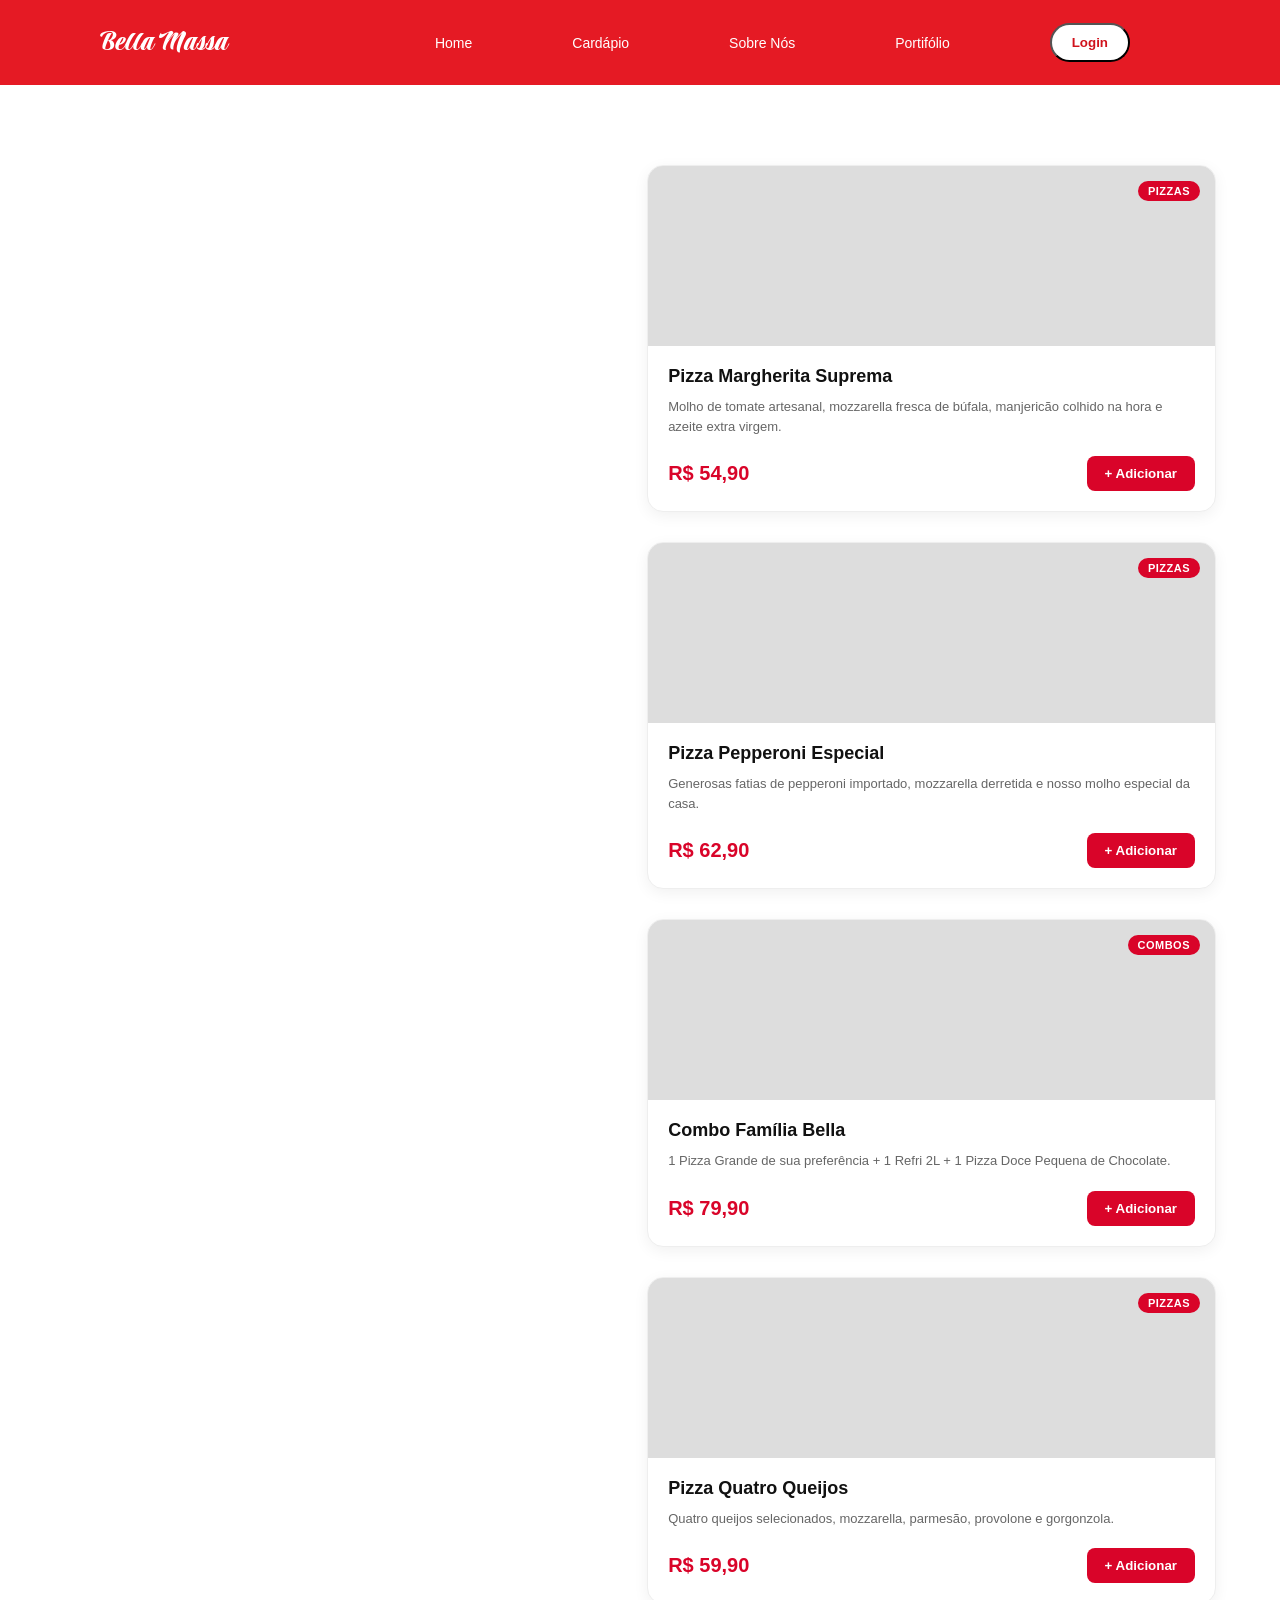
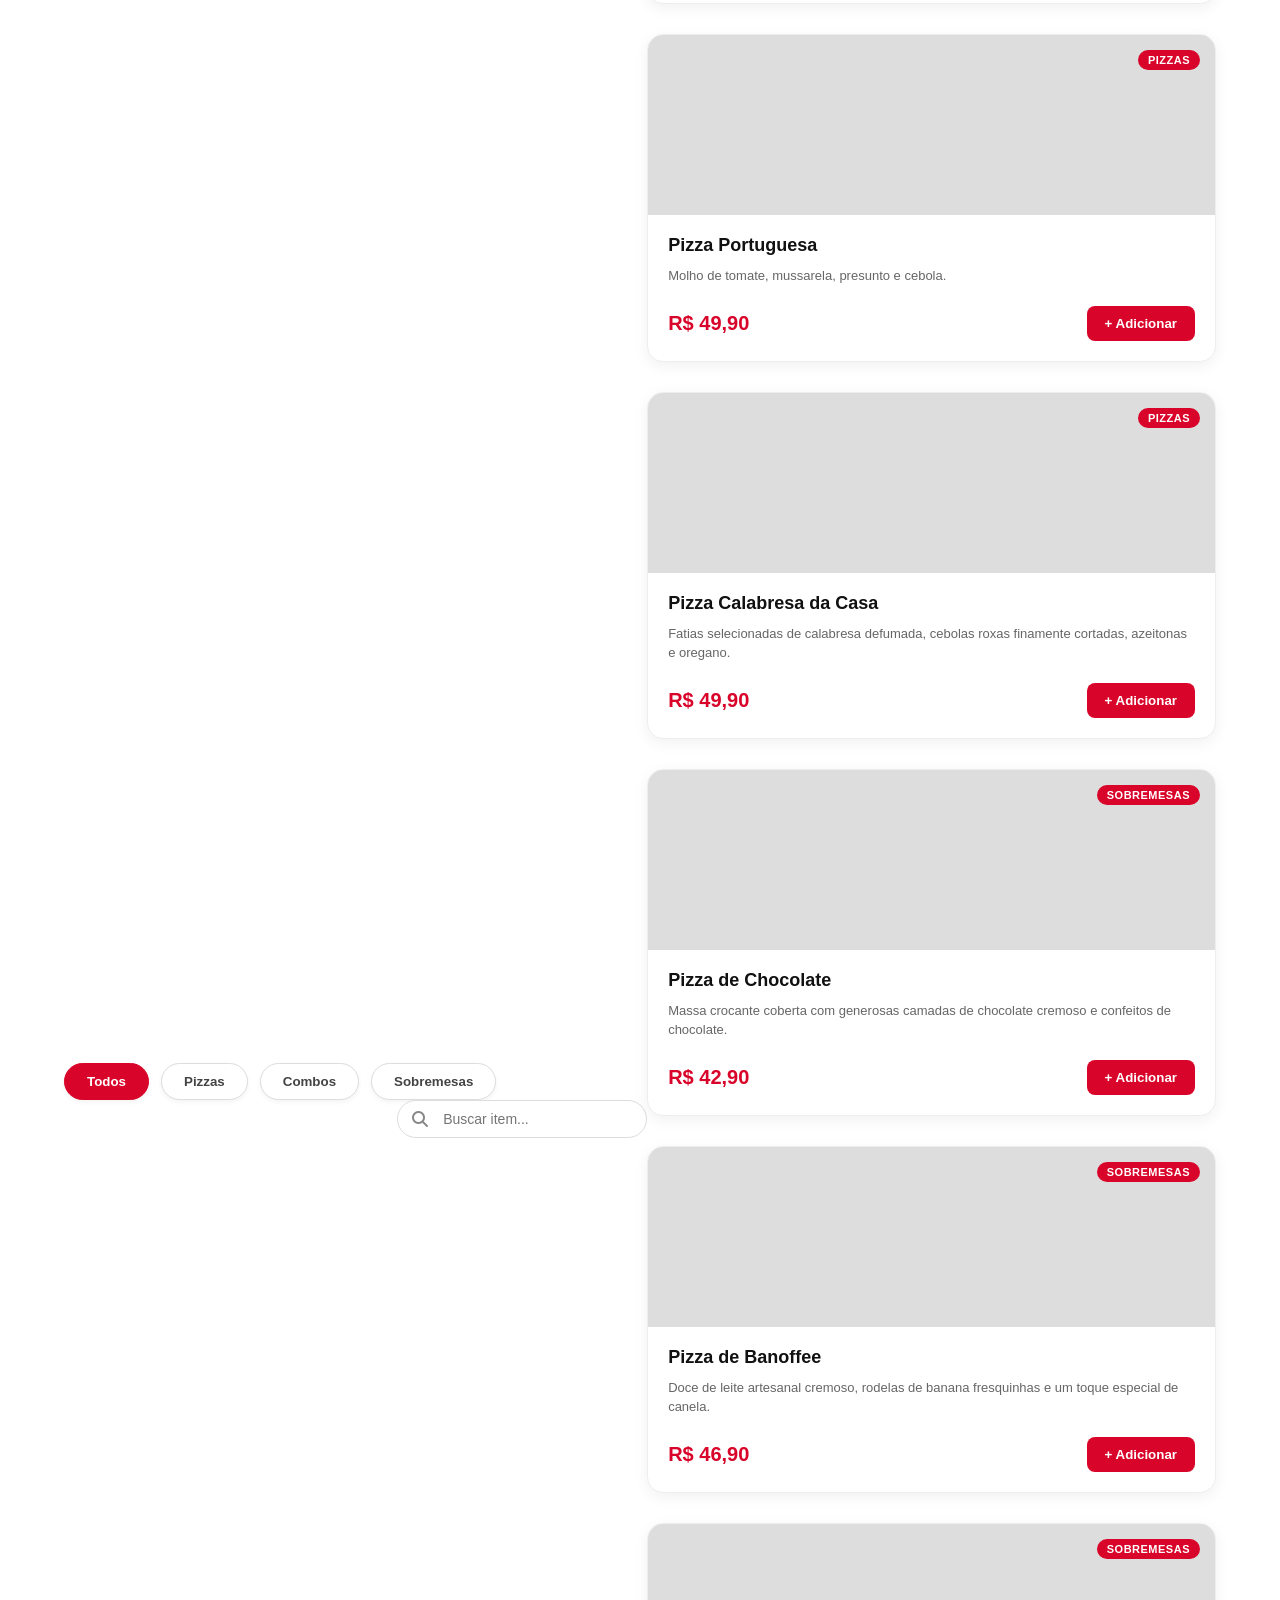
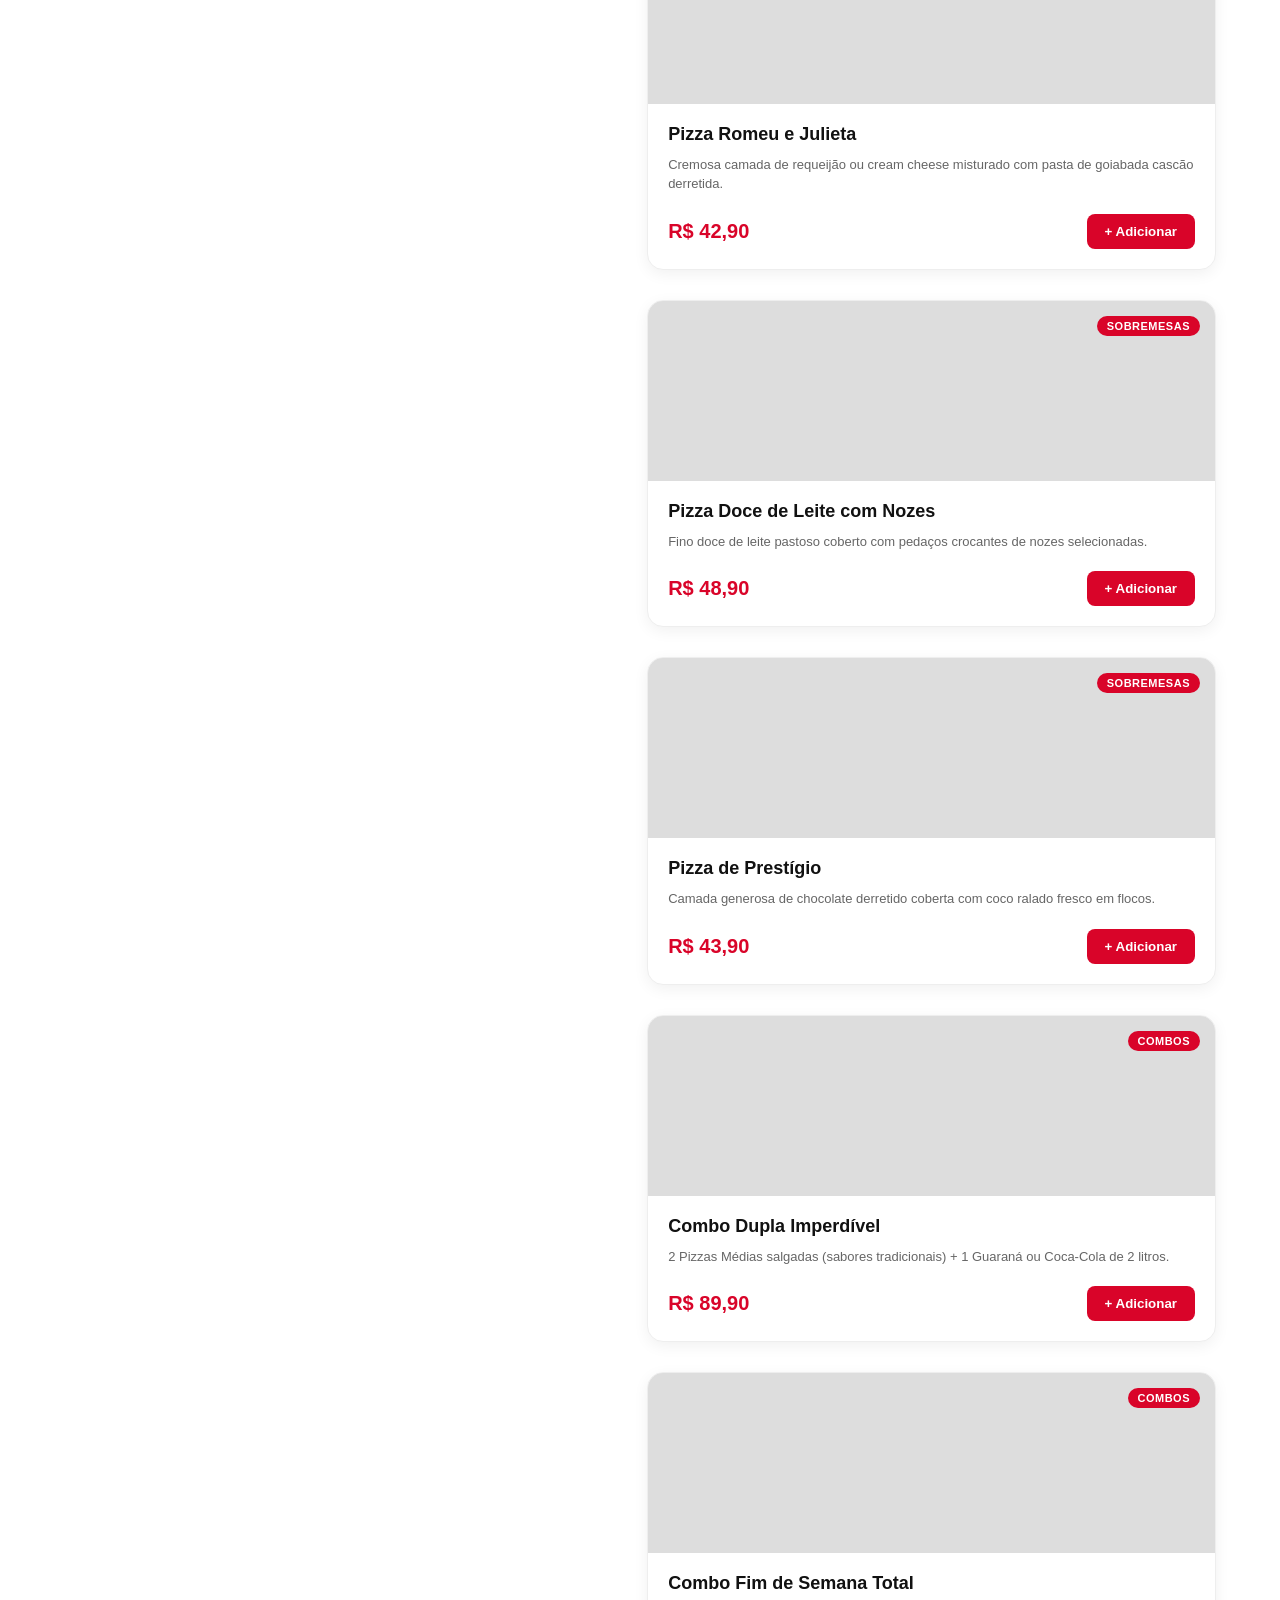
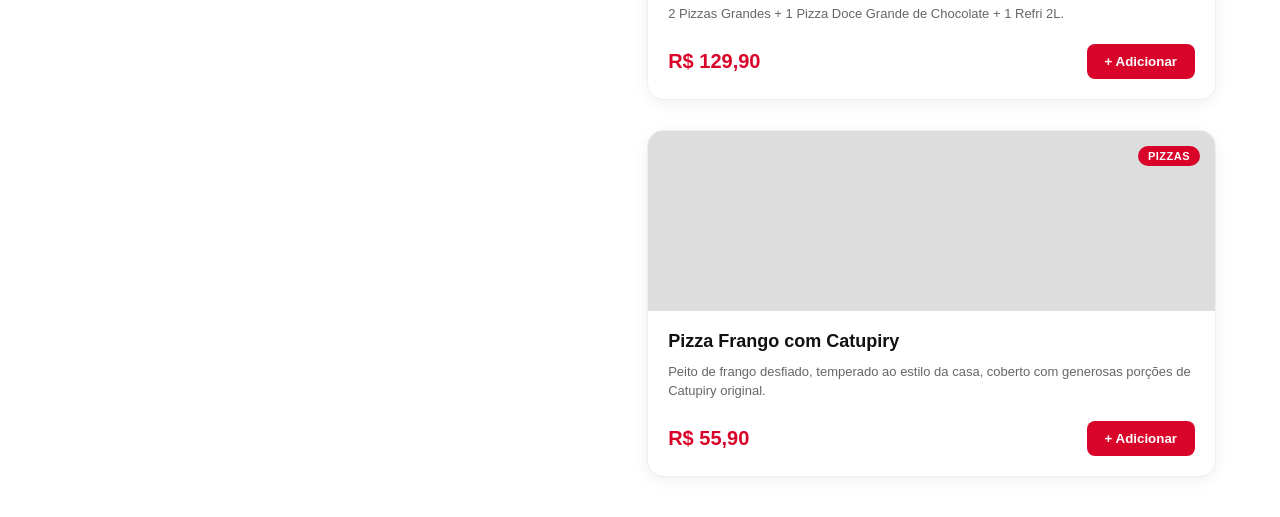
==== cardapio.html @ d58a8c6a "adicionando cardápio" ====
<!DOCTYPE html>
<html lang="pt-br">
<head>
    <meta charset="UTF-8">
    <meta name="viewport" content="width=device-width, initial-scale=1.0">
    <title>Bella Massa | Cardápio</title>
    <link rel="stylesheet" href="style.css">

    <link rel="stylesheet" href="https://cdnjs.cloudflare.com/ajax/libs/font-awesome/6.4.0/css/all.min.css">
</head>
<body>

    <header>
        <div class="container">
            <nav>
                <div class="logo">
                    Bella Massa
                </div>

                <ul class="ul">
                    <li> <a href="index.html">Home</a></li>
                    <li> <a href="cardapio.html">Cardápio</a></li>
                    <li> <a href="#">Sobre Nós</a></li>
                    <li> <a href="#">Portifólio</a></li>
                    <li><a href="#"> <button class="btn-branco">Login</button> </a></li>
                </ul>

                <div class="menu-icon">
                    <img src="img/menu.png" alt="Menu">
                </div>
            </nav>
        </div>
    </header>

    <main class="cardapio-main">
        <div class="container">
            
            <div class="cardapio-topo">
                <div class="categorias-filtros">
                    <button class="filtro-btn active" onclick="filtrar('todos')">Todos</button>
                    <button class="filtro-btn" onclick="filtrar('pizzas')">Pizzas</button>
                    <button class="filtro-btn" onclick="filtrar('combos')">Combos</button>
                    <button class="filtro-btn" onclick="filtrar('sobremesas')">Sobremesas</button>
                </div>

                <div class="busca-container">
                    <i class="fa-solid fa-magnifying-glass"></i>
                    <input type="text" id="inputBusca" onkeyup="buscarItem()" placeholder="Buscar item...">
                </div>
            </div>

            <div class="produtos-grid-cardapio">
                
                <div class="card-produto" data-categoria="pizzas">
                    <div class="card-img-topo">
                        <span class="tag-categoria">PIZZAS</span>
                        <!-- Substitua pelo caminho da sua imagem -->
                        <div class="img-placeholder pizza-1"></div> 
                    </div>
                    <div class="card-corpo">
                        <h3>Pizza Margherita Suprema</h3>
                        <p>Molho de tomate artesanal, mozzarella fresca de búfala, manjericão colhido na hora e azeite extra virgem.</p>
                        <div class="card-footer">
                            <span class="preco">R$ 54,90</span>
                            <button class="btn-adicionar">+ Adicionar</button>
                        </div>
                    </div>
                </div>

                <div class="card-produto" data-categoria="pizzas">
                    <div class="card-img-topo">
                        <span class="tag-categoria">PIZZAS</span>
                        <div class="img-placeholder pizza-2"></div>
                    </div>
                    <div class="card-corpo">
                        <h3>Pizza Pepperoni Especial</h3>
                        <p>Generosas fatias de pepperoni importado, mozzarella derretida e nosso molho especial da casa.</p>
                        <div class="card-footer">
                            <span class="preco">R$ 62,90</span>
                            <button class="btn-adicionar">+ Adicionar</button>
                        </div>
                    </div>
                </div>

                <div class="card-produto" data-categoria="combos">
                    <div class="card-img-topo">
                        <span class="tag-categoria combo-tag">COMBOS</span>
                        <div class="img-placeholder combo-1"></div>
                    </div>
                    <div class="card-corpo">
                        <h3>Combo Família Bella</h3>
                        <p>1 Pizza Grande de sua preferência + 1 Refri 2L + 1 Pizza Doce Pequena de Chocolate.</p>
                        <div class="card-footer">
                            <span class="preco">R$ 79,90</span>
                            <button class="btn-adicionar">+ Adicionar</button>
                        </div>
                    </div>
                </div>

                    <div class="card-produto" data-categoria="pizzas">
                    <div class="card-img-topo">
                        <span class="tag-categoria pizza-tag">PIZZAS</span>
                        <div class="img-placeholder pizza-3"></div>
                    </div>  
                    <div class="card-corpo">
                        <h3>Pizza Quatro Queijos</h3>
                        <p>Quatro queijos selecionados, mozzarella, parmesão, provolone e gorgonzola.</p>
                        <div class="card-footer">
                            <span class="preco">R$ 59,90</span>
                            <button class="btn-adicionar">+ Adicionar</button>
                        </div>
                    </div>
                </div>

                    <div class="card-produto" data-categoria="pizzas">
                    <div class="card-img-topo">
                    <span class="tag-categoria pizza-tag">PIZZAS</span>
                         <div class="img-placeholder pizza-4"></div>
                    </div>
                    <div class="card-corpo">
                        <h3>Pizza Portuguesa</h3>
                        <p>Molho de tomate, mussarela, presunto e cebola.</p>
                        <div class="card-footer">
                            <span class="preco">R$ 49,90</span>
                            <button class="btn-adicionar">+ Adicionar</button>
                        </div>
                    </div>
                </div>

                    <div class="card-produto" data-categoria="pizzas">
                    <div class="card-img-topo">
                        <span class="tag-categoria">PIZZAS</span>
                        <div class="img-placeholder pizza-5"></div>
                    </div>
                    <div class="card-corpo">
                        <h3>Pizza Calabresa da Casa</h3>
                        <p>Fatias selecionadas de calabresa defumada, cebolas roxas finamente cortadas, azeitonas e oregano.</p>
                        <div class="card-footer">
                            <span class="preco">R$ 49,90</span>
                            <button class="btn-adicionar">+ Adicionar</button>
                        </div>
                    </div>
                </div>

                    <div class="card-produto" data-categoria="sobremesas">
                        <div class="card-img-topo">
                            <span class="tag-categoria">SOBREMESAS</span>
                            <div class="img-placeholder sobremesa-1"></div>
                        </div>
                        <div class="card-corpo">
                            <h3>Pizza de Chocolate</h3>
                            <p>Massa crocante coberta com generosas camadas de chocolate cremoso e confeitos de chocolate.</p>
                            <div class="card-footer">
                                <span class="preco">R$ 42,90</span>
                                <button class="btn-adicionar">+ Adicionar</button>
                            </div>
                        </div>
                    </div>

                    <div class="card-produto" data-categoria="sobremesas">
                    <div class="card-img-topo">
                        <span class="tag-categoria" >SOBREMESAS</span>
                        <div class="img-placeholder sobremesa-2"></div>
                    </div>
                    <div class="card-corpo">
                            <h3>Pizza de Banoffee</h3>
                        <p>Doce de leite artesanal cremoso, rodelas de banana fresquinhas e um toque especial de canela.</p>
                        <div class="card-footer">
                            <span class="preco">R$ 46,90</span>
                            <button class="btn-adicionar">+ Adicionar</button>
                        </div>
                    </div>
                </div>

                    <div class="card-produto" data-categoria="sobremesas">
                    <div class="card-img-topo">
                        <span class="tag-categoria" >SOBREMESAS</span>
                        <div class="img-placeholder sobremesa-3"></div>
                    </div>
                    <div class="card-corpo">
                        <h3>Pizza Romeu e Julieta</h3>
                        <p>Cremosa camada de requeijão ou cream cheese misturado com pasta de goiabada cascão derretida.</p>
                        <div class="card-footer">
                            <span class="preco">R$ 42,90</span>
                            <button class="btn-adicionar">+ Adicionar</button>
                        </div>
                    </div>
                </div>
                            
                <div class="card-produto" data-categoria="sobremesas">
                    <div class="card-img-topo">
                        <span class="tag-categoria" >SOBREMESAS</span>
                        <div class="img-placeholder sobremesa-4"></div>
                    </div>
                    <div class="card-corpo">
                        <h3>Pizza Doce de Leite com Nozes</h3>
                        <p>Fino doce de leite pastoso coberto com pedaços crocantes de nozes selecionadas.</p>
                        <div class="card-footer">
                            <span class="preco">R$ 48,90</span>
                            <button class="btn-adicionar">+ Adicionar</button>
                        </div>
                    </div>
                </div>

                <div class="card-produto" data-categoria="sobremesas">
                    <div class="card-img-topo">
                        <span class="tag-categoria" >SOBREMESAS</span>
                        <div class="img-placeholder sobremesa-5"></div>
                    </div>
                    <div class="card-corpo">
                        <h3>Pizza de Prestígio</h3>
                        <p>Camada generosa de chocolate derretido coberta com coco ralado fresco em flocos.</p>
                        <div class="card-footer">
                            <span class="preco">R$ 43,90</span>
                            <button class="btn-adicionar">+ Adicionar</button>
                        </div>
                    </div>
                </div>

                    <div class="card-produto" data-categoria="combos">
                    <div class="card-img-topo">
                        <span class="tag-categoria" >COMBOS</span>
                    </div>
                    <div class="card-corpo">
                        <h3>Combo Dupla Imperdível</h3>
                        <p>2 Pizzas Médias salgadas (sabores tradicionais) + 1 Guaraná ou Coca-Cola de 2 litros.</p>
                        <div class="card-footer">
                            <span class="preco">R$ 89,90</span>
                            <button class="btn-adicionar">+ Adicionar</button>
                        </div>
                    </div>
                </div>

                <div class="card-produto" data-categoria="combos">
                    <div class="card-img-topo">
                        <span class="tag-categoria">COMBOS</span>
                    </div>
                    <div class="card-corpo">
                        <h3>Combo Fim de Semana Total</h3>
                        <p>2 Pizzas Grandes + 1 Pizza Doce Grande de Chocolate + 1 Refri 2L.</p>
                        <div class="card-footer">
                            <span class="preco">R$ 129,90</span>
                            <button class="btn-adicionar">+ Adicionar</button>
                        </div>
                    </div>
                </div>

                <div class="card-produto" data-categoria="pizzas">
                    <div class="card-img-topo">
                        <span class="tag-categoria">PIZZAS</span>
                    </div>
                    <div class="card-corpo">
                        <h3>Pizza Frango com Catupiry</h3>
                        <p>Peito de frango desfiado, temperado ao estilo da casa, coberto com generosas porções de Catupiry original.</p>
                        <div class="card-footer">
                            <span class="preco">R$ 55,90</span>
                            <button class="btn-adicionar">+ Adicionar</button>
                        </div>
                    </div>
                </div>
            </div>

        </div>
    </main>

    <script>
        function filtrar(categoria) {
            const botoes = document.querySelectorAll('.filtro-btn');
            botoes.forEach(btn => btn.classList.remove('active'));
            event.target.classList.add('active');

            const cards = document.querySelectorAll('.card-produto');
            cards.forEach(card => {
                if (categoria === 'todos' || card.dataset.categoria === categoria) {
                    card.style.display = 'block';
                } else {
                    card.style.display = 'none';
                }
            });
        }
    </script>
</body>
</html>
---- style.css ----
@charset "UTF=8";

@import url('https://fonts.googleapis.com/css2?family=Josefin+Sans:ital,wght@0,100..700;1,100..700&family=Praise&display=swap');

@import url('https://fonts.googleapis.com/css2?family=Josefin+Sans:ital,wght@0,100..700;1,100..700&display=swap');

*{
    margin: 0;
    padding: 0;
    box-sizing: border-box;
    text-decoration: none;
    list-style: none;
    font-family: Arial, Helvetica, sans-serif;
}

body {
background-color: #ffffff;

}

.logo {
    font-family: "Praise", cursive;
    font-weight: 400;
    font-style: normal;
    font-size: 30px;
    color: #ffffff;

}

h2 {
    font-family: "Josefin Sans", sans-serif;
    font-optical-sizing: auto;
    font-weight: weight;
    font-style: normal;
}


header {
    background-color: #e51a24;
    color: white;
    
    justify-content: space-between;
    align-items: center;
    padding: 5px 40px;
}

.container {
    max-width: 1440px;
    padding: 0 5%;
    margin: 0 auto;
}

.menu-topo {
    display: flex;
    gap: 30px;
}

.menu-topo a {
    color: white;
    text-decoration: none;
    font-weight: bold;
    font-size: 16px;
}

.menu-topo a:hover {
    text-decoration: underline;
}

.hero-destaque {
    background-color: #d0121c;
    color: #ffffff;
    padding: 40px 40px;
    text-align: left;
}

.hero-contente {
    max-width: 600px;
}

.hero-destaque h2 {
    font-size: 35px;
    margin-bottom: 15px;
}

.hero-destaque p {
    font-size: 16px;
    margin-bottom: 35px;
}

.btn-branco {
    background-color: white;
    color:#d0121c;
    padding:10px 20px;
    border-radius: 30px;
    text-decoration: none;
    text-decoration: none;
    font-weight: bold;
    display: inline-block;
    transition: background-color 0.3s ease;
}

.btn-branco:hover {
    background-color: #f1f1f1;
}

.btn-branco {
     background-color: white;
    color:#d0121c;
    padding:10px 20px;
    border-radius: 30px;
    text-decoration: none;
    font-weight: bold;
    display: inline-block;
    transition: background-color 0.3s ease;
}

.btn-branco:hover {
    background-color: #fffefe;
}

nav {
    display: flex;
    justify-content:space-between;
    align-items: center;
    padding: 18px 0;
}

.ul {
    display: flex;
    align-items: center;
  
}

.ul li {
    margin: 0 50px;
     font-size: 14px;
}

.ul li a{
    color: #ffffff;
}

/* MAIN */

main .container {
    display: flex;
    align-items: center;
    justify-content: space-between;
    margin-top: 40px;
}

.main-text {
    width: 50%;
    color: #910707;
}

.main-text h2 {

    font-size: 4.5rem;
}

.main-text div {
    display: flex;
    align-items: center;
    margin-top: 80px;
}

.main-img {
    width: 100%;
}

.main-img img {
    width: 100%;
}


/* Menu Icon Para Responsividade*/

.menu-icon {
    display: none;
}

/* Conheça nossos produtos */

.produtos {
    background-color: #790000;
    align-items: center;
    padding: 30px 0px;
    text-align: center;
}

.produtos .container {
    display: flex;
    align-items: center;
    justify-content: space-between;
}

.produtos .produtos-text {
    font-family: "Josefin Sans", sans-serif;
    font-optical-sizing: auto;
    font-weight:bold;
    font-style: normal;
    color: white;
    font-size: 1.6rem;
    width: 50%;
}

.card01 .container {
    display: flex;
    justify-content: space-between ;
    margin: 30px auto;
}

.card01 .card {
    width: 30%;
    cursor: pointer;
    padding: 30px;
    border-radius: 15px;
    background-color: #e2e2e2;
}

.card01 .card .titulo {
    margin: 13 0; 
    font-family: "Josefin Sans", sans-serif;
    font-optical-sizing: auto;
    font-weight:bold;
    font-style: normal;
    color: #d0121c;
    font-size: 1.4rem;
    width: 50%;
}

.btn-vermelho {
     background-color: white;
    color:#d0121c;
    padding:10px 30px;
    border-radius: 30px;
    text-decoration: none;
    font-weight: bold;
    display: inline-block;
    transition: background-color 0.3s ease;
}

.btn-vermelho:hover {
    background-color: #f1f1f1;
}


/* Portifolio */

.portifolio .container {
    display: flex;
    align-items: center;
}

.portifolio .casa-img {
    width: 50%;
}

.portifolio .casa-img {
    width: 100%;
    border-radius: 20px;
}

.portifolio .portifolio-text {
    width: 50%;
    padding-left: 7px;
}

.portifolio .portifolio-text h2 {
    font-size: 2.5em;
}

.portifolio .portifolio-text p {
    margin: 20px 0;
}

.portifolio .portifolio-text p b{
    color: #000000;
    font-size: 18px;
}

/* Responsivo, Ainda irei arrumar */

@media (max-widht: 960px) {
   .menu-icon {
    display: block;
}
.ul  {
    position: fixed;
    background-color: #790000;
    top: 0;
    width: 100%;
    height: 100%;
    left: 100%;
    transition: 0.3;
    flex-direction: column;
    justify-content: center;
    }
    .ul li {
        font-size: 30px;
        margin: 20px 0;
    }
    }
    

    .cardapio-main {
    padding: 40px 0;
}

.cardapio-topo {
    display: flex;
    justify-content: space-between;
    align-items: center;
    flex-wrap: wrap;

    margin-bottom: 40px;
}

.categorias-filtros {
    display: flex;
    gap: 12px;
    flex-wrap: wrap;
}

.filtro-btn {
    background-color: #fff;
    border: 1px solid #ddd;
    padding: 10px 22px;
    border-radius: 30px;
    cursor: pointer;
    font-weight: 600;
    color: #444;
    box-shadow: 0 2px 5px rgba(0,0,0,0.05);
    transition: 0.2s;
}

.filtro-btn.active, .filtro-btn:hover {
    background-color: #D90429;
    color: #fff;
    border-color: #D90429;
}

.busca-container {
    position: relative;
    display: flex;
    align-items: center;
    margin-left: auto;
}

.busca-container i {
    position: absolute;
    left: 15px;
    color: #888;
}

.busca-container input {
    padding: 10px 15px 10px 45px;
    border: 1px solid #ddd;
    border-radius: 30px;
    outline: none;
    width: 250px;
    font-size: 14px;
    background-color: #fff;
}

/* Grid de Produtos */
.produtos-grid-cardapio {
    display: grid;
    grid-template-columns: repeat(auto-fit, minmax(300px, 1fr));
    gap: 30px;
}

.card-produto {
    background: #fff;
    border-radius: 16px;
    overflow: hidden;
    box-shadow: 0 4px 15px rgba(0,0,0,0.06);
    border: 1px solid #eee;
    position: relative;
}

.card-img-topo {
    height: 180px;
    position: relative;
    background-color: #ddd;
}

.tag-categoria {
    position: absolute;
    top: 15px;
    right: 15px;
    background-color: #D90429;
    color: white;
    font-size: 11px;
    font-weight: bold;
    padding: 4px 10px;
    border-radius: 20px;
    letter-spacing: 0.5px;
}

.card-corpo {
    padding: 20px;
}

.card-corpo h3 {
    font-size: 18px;
    color: #111;
    margin-bottom: 10px;
}

.card-corpo p {
    font-size: 13px;
    color: #666;
    line-height: 1.5;
    margin-bottom: 20px;
}

.card-footer {
    display: flex;
    justify-content: space-between;
    align-items: center;
}

.card-footer .preco {
    font-size: 20px;
    font-weight: bold;
    color: #D90429;
}

.btn-adicionar {
    background-color: #D90429;
    color: white;
    border: none;
    padding: 10px 18px;
    border-radius: 8px;
    font-weight: bold;
    cursor: pointer;
    transition: background 0.2s;
}

.btn-adicionar:hover {
    background-color: #b00320;
}
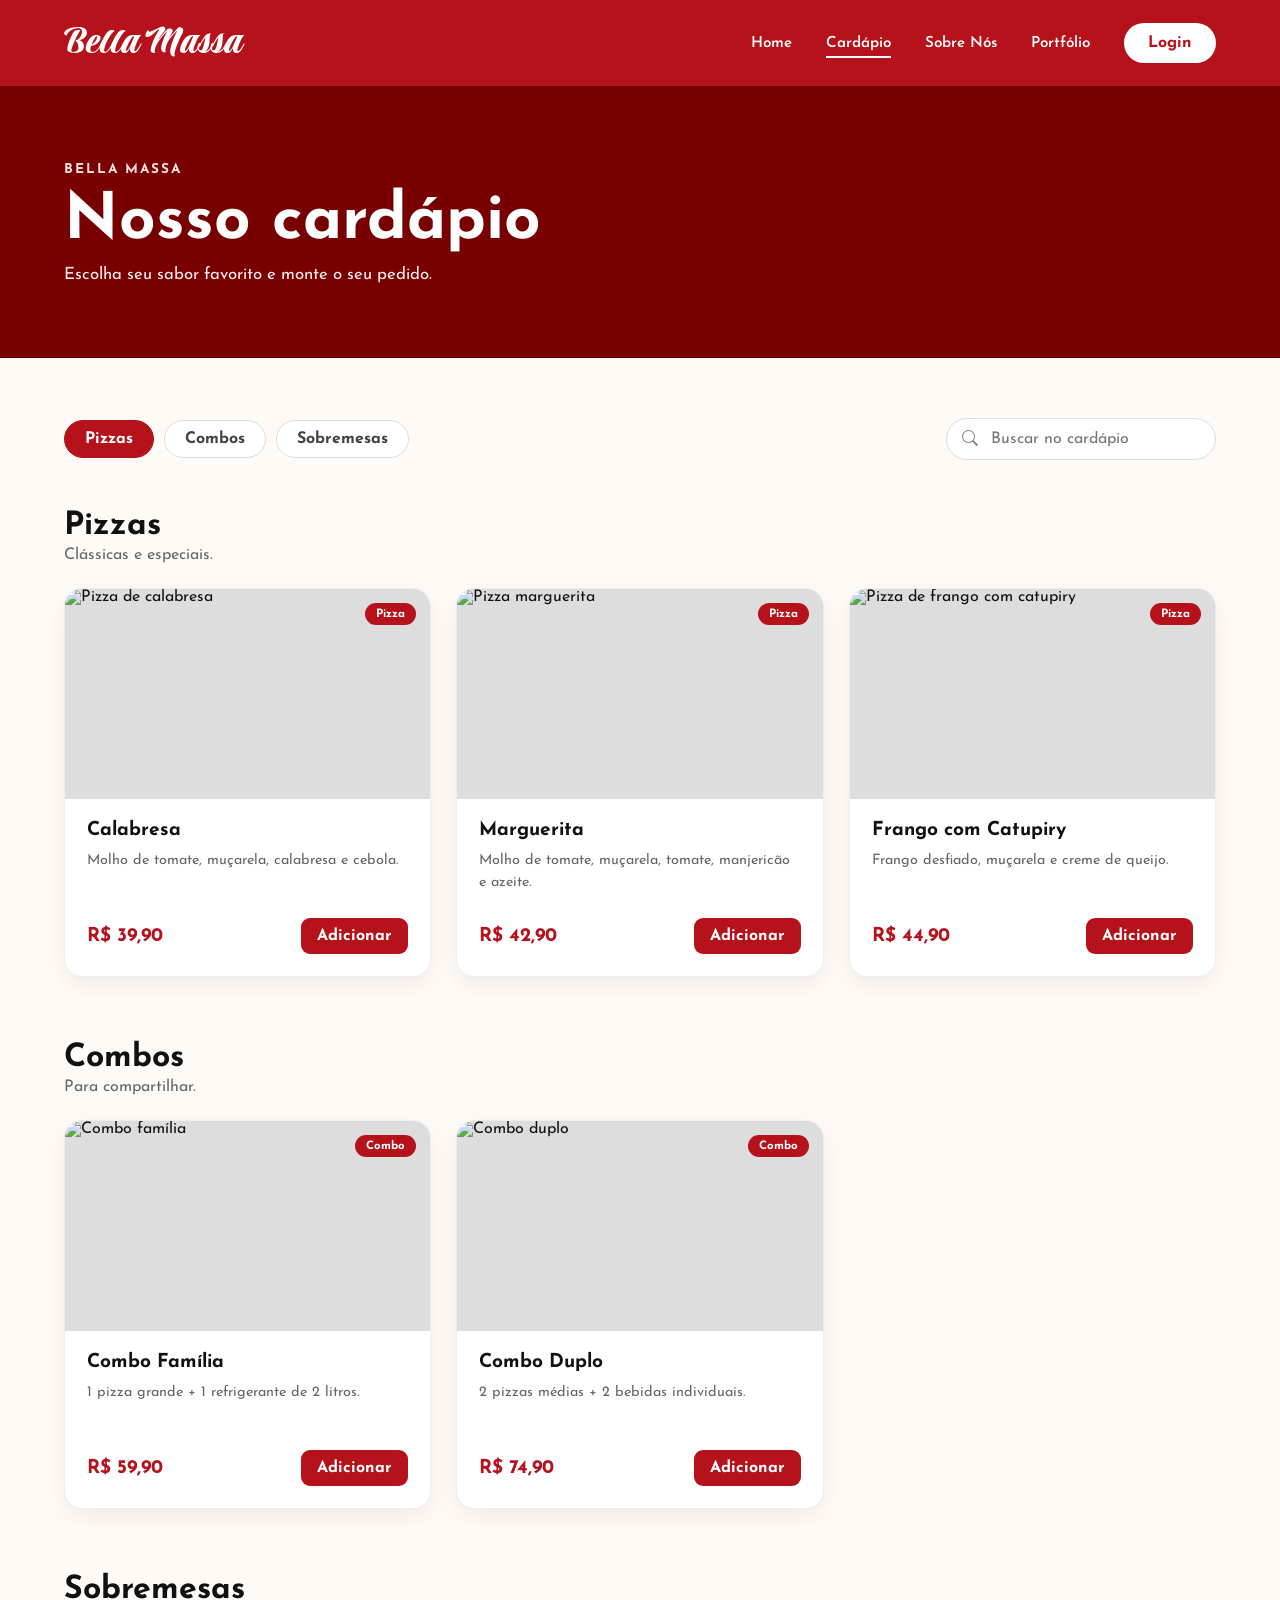
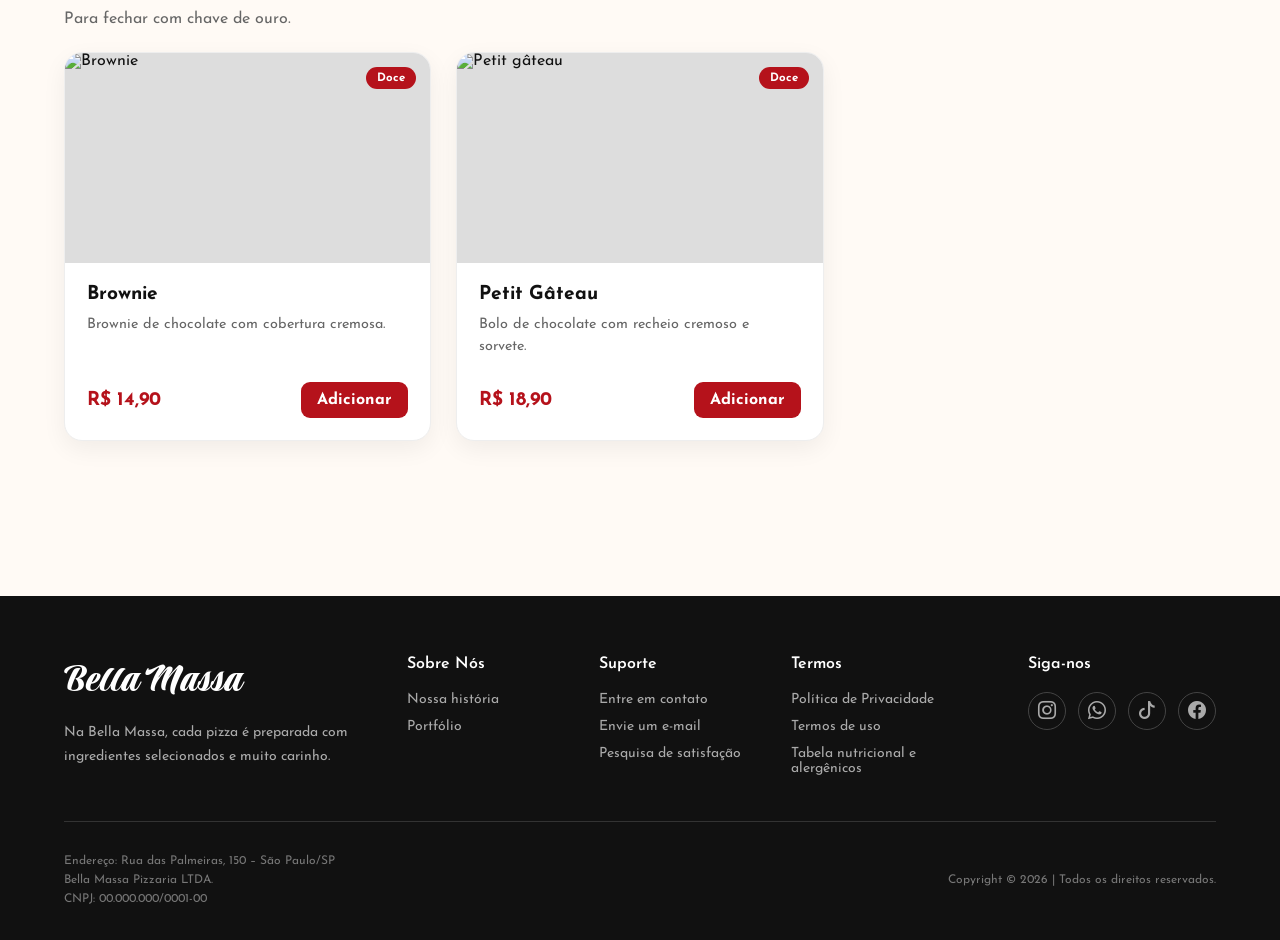
==== commit 1be4de75: "Rodape e Sobre nós" ====
--- a/cardapio.html
+++ b/cardapio.html
@@ -3,281 +3,260 @@
 <head>
     <meta charset="UTF-8">
     <meta name="viewport" content="width=device-width, initial-scale=1.0">
-    <title>Bella Massa | Cardápio</title>
+    <title> Cardápio | Bella Massa</title>
+
     <link rel="stylesheet" href="style.css">
-
-    <link rel="stylesheet" href="https://cdnjs.cloudflare.com/ajax/libs/font-awesome/6.4.0/css/all.min.css">
+    <link rel="stylesheet" href="https://cdn.jsdelivr.net/npm/bootstrap-icons@1.13.1/font/bootstrap-icons.min.css">
 </head>
+
 <body>
 
-    <header>
+<header class="site-header">
+    <div class="container">
+        <nav class="navbar">
+            <a href="index.html" class="logo">Bella Massa</a>
+
+            <ul class="nav-links">
+                <li><a href="index.html">Home</a></li>
+                <li><a class="active" href="cardapio.html">Cardápio</a></li>
+                <li><a href="sobrenos.html">Sobre Nós</a></li>
+                <li><a href="index.html#portfolio">Portfólio</a></li>
+                <li><a class="btn btn-light" href="#">Login</a></li>
+            </ul>
+
+            <button class="menu-toggle" type="button" aria-label="Abrir menu">
+                <i class="bi bi-list"></i>
+            </button>
+        </nav>
+    </div>
+</header>
+
+<main class="menu-page">
+
+    <section class="menu-hero">
         <div class="container">
-            <nav>
-                <div class="logo">
-                    Bella Massa
-                </div>
-
-                <ul class="ul">
-                    <li> <a href="index.html">Home</a></li>
-                    <li> <a href="cardapio.html">Cardápio</a></li>
-                    <li> <a href="#">Sobre Nós</a></li>
-                    <li> <a href="#">Portifólio</a></li>
-                    <li><a href="#"> <button class="btn-branco">Login</button> </a></li>
-                </ul>
-
-                <div class="menu-icon">
-                    <img src="img/menu.png" alt="Menu">
-                </div>
-            </nav>
+            <span class="eyebrow">Bella Massa</span>
+            <h1>Nosso cardápio</h1>
+            <p>Escolha seu sabor favorito e monte o seu pedido.</p>
         </div>
-    </header>
-
-    <main class="cardapio-main">
+    </section>
+
+    <section class="menu-content">
         <div class="container">
-            
-            <div class="cardapio-topo">
-                <div class="categorias-filtros">
-                    <button class="filtro-btn active" onclick="filtrar('todos')">Todos</button>
-                    <button class="filtro-btn" onclick="filtrar('pizzas')">Pizzas</button>
-                    <button class="filtro-btn" onclick="filtrar('combos')">Combos</button>
-                    <button class="filtro-btn" onclick="filtrar('sobremesas')">Sobremesas</button>
-                </div>
-
-                <div class="busca-container">
-                    <i class="fa-solid fa-magnifying-glass"></i>
-                    <input type="text" id="inputBusca" onkeyup="buscarItem()" placeholder="Buscar item...">
-                </div>
-            </div>
-
-            <div class="produtos-grid-cardapio">
-                
-                <div class="card-produto" data-categoria="pizzas">
-                    <div class="card-img-topo">
-                        <span class="tag-categoria">PIZZAS</span>
-                        <!-- Substitua pelo caminho da sua imagem -->
-                        <div class="img-placeholder pizza-1"></div> 
-                    </div>
-                    <div class="card-corpo">
-                        <h3>Pizza Margherita Suprema</h3>
-                        <p>Molho de tomate artesanal, mozzarella fresca de búfala, manjericão colhido na hora e azeite extra virgem.</p>
-                        <div class="card-footer">
-                            <span class="preco">R$ 54,90</span>
-                            <button class="btn-adicionar">+ Adicionar</button>
-                        </div>
-                    </div>
-                </div>
-
-                <div class="card-produto" data-categoria="pizzas">
-                    <div class="card-img-topo">
-                        <span class="tag-categoria">PIZZAS</span>
-                        <div class="img-placeholder pizza-2"></div>
-                    </div>
-                    <div class="card-corpo">
-                        <h3>Pizza Pepperoni Especial</h3>
-                        <p>Generosas fatias de pepperoni importado, mozzarella derretida e nosso molho especial da casa.</p>
-                        <div class="card-footer">
-                            <span class="preco">R$ 62,90</span>
-                            <button class="btn-adicionar">+ Adicionar</button>
-                        </div>
-                    </div>
-                </div>
-
-                <div class="card-produto" data-categoria="combos">
-                    <div class="card-img-topo">
-                        <span class="tag-categoria combo-tag">COMBOS</span>
-                        <div class="img-placeholder combo-1"></div>
-                    </div>
-                    <div class="card-corpo">
-                        <h3>Combo Família Bella</h3>
-                        <p>1 Pizza Grande de sua preferência + 1 Refri 2L + 1 Pizza Doce Pequena de Chocolate.</p>
-                        <div class="card-footer">
-                            <span class="preco">R$ 79,90</span>
-                            <button class="btn-adicionar">+ Adicionar</button>
-                        </div>
-                    </div>
-                </div>
-
-                    <div class="card-produto" data-categoria="pizzas">
-                    <div class="card-img-topo">
-                        <span class="tag-categoria pizza-tag">PIZZAS</span>
-                        <div class="img-placeholder pizza-3"></div>
-                    </div>  
-                    <div class="card-corpo">
-                        <h3>Pizza Quatro Queijos</h3>
-                        <p>Quatro queijos selecionados, mozzarella, parmesão, provolone e gorgonzola.</p>
-                        <div class="card-footer">
-                            <span class="preco">R$ 59,90</span>
-                            <button class="btn-adicionar">+ Adicionar</button>
-                        </div>
-                    </div>
-                </div>
-
-                    <div class="card-produto" data-categoria="pizzas">
-                    <div class="card-img-topo">
-                    <span class="tag-categoria pizza-tag">PIZZAS</span>
-                         <div class="img-placeholder pizza-4"></div>
-                    </div>
-                    <div class="card-corpo">
-                        <h3>Pizza Portuguesa</h3>
-                        <p>Molho de tomate, mussarela, presunto e cebola.</p>
-                        <div class="card-footer">
-                            <span class="preco">R$ 49,90</span>
-                            <button class="btn-adicionar">+ Adicionar</button>
-                        </div>
-                    </div>
-                </div>
-
-                    <div class="card-produto" data-categoria="pizzas">
-                    <div class="card-img-topo">
-                        <span class="tag-categoria">PIZZAS</span>
-                        <div class="img-placeholder pizza-5"></div>
-                    </div>
-                    <div class="card-corpo">
-                        <h3>Pizza Calabresa da Casa</h3>
-                        <p>Fatias selecionadas de calabresa defumada, cebolas roxas finamente cortadas, azeitonas e oregano.</p>
-                        <div class="card-footer">
-                            <span class="preco">R$ 49,90</span>
-                            <button class="btn-adicionar">+ Adicionar</button>
-                        </div>
-                    </div>
-                </div>
-
-                    <div class="card-produto" data-categoria="sobremesas">
-                        <div class="card-img-topo">
-                            <span class="tag-categoria">SOBREMESAS</span>
-                            <div class="img-placeholder sobremesa-1"></div>
-                        </div>
-                        <div class="card-corpo">
-                            <h3>Pizza de Chocolate</h3>
-                            <p>Massa crocante coberta com generosas camadas de chocolate cremoso e confeitos de chocolate.</p>
-                            <div class="card-footer">
-                                <span class="preco">R$ 42,90</span>
-                                <button class="btn-adicionar">+ Adicionar</button>
-                            </div>
-                        </div>
-                    </div>
-
-                    <div class="card-produto" data-categoria="sobremesas">
-                    <div class="card-img-topo">
-                        <span class="tag-categoria" >SOBREMESAS</span>
-                        <div class="img-placeholder sobremesa-2"></div>
-                    </div>
-                    <div class="card-corpo">
-                            <h3>Pizza de Banoffee</h3>
-                        <p>Doce de leite artesanal cremoso, rodelas de banana fresquinhas e um toque especial de canela.</p>
-                        <div class="card-footer">
-                            <span class="preco">R$ 46,90</span>
-                            <button class="btn-adicionar">+ Adicionar</button>
-                        </div>
-                    </div>
-                </div>
-
-                    <div class="card-produto" data-categoria="sobremesas">
-                    <div class="card-img-topo">
-                        <span class="tag-categoria" >SOBREMESAS</span>
-                        <div class="img-placeholder sobremesa-3"></div>
-                    </div>
-                    <div class="card-corpo">
-                        <h3>Pizza Romeu e Julieta</h3>
-                        <p>Cremosa camada de requeijão ou cream cheese misturado com pasta de goiabada cascão derretida.</p>
-                        <div class="card-footer">
-                            <span class="preco">R$ 42,90</span>
-                            <button class="btn-adicionar">+ Adicionar</button>
-                        </div>
-                    </div>
-                </div>
-                            
-                <div class="card-produto" data-categoria="sobremesas">
-                    <div class="card-img-topo">
-                        <span class="tag-categoria" >SOBREMESAS</span>
-                        <div class="img-placeholder sobremesa-4"></div>
-                    </div>
-                    <div class="card-corpo">
-                        <h3>Pizza Doce de Leite com Nozes</h3>
-                        <p>Fino doce de leite pastoso coberto com pedaços crocantes de nozes selecionadas.</p>
-                        <div class="card-footer">
-                            <span class="preco">R$ 48,90</span>
-                            <button class="btn-adicionar">+ Adicionar</button>
-                        </div>
-                    </div>
-                </div>
-
-                <div class="card-produto" data-categoria="sobremesas">
-                    <div class="card-img-topo">
-                        <span class="tag-categoria" >SOBREMESAS</span>
-                        <div class="img-placeholder sobremesa-5"></div>
-                    </div>
-                    <div class="card-corpo">
-                        <h3>Pizza de Prestígio</h3>
-                        <p>Camada generosa de chocolate derretido coberta com coco ralado fresco em flocos.</p>
-                        <div class="card-footer">
-                            <span class="preco">R$ 43,90</span>
-                            <button class="btn-adicionar">+ Adicionar</button>
-                        </div>
-                    </div>
-                </div>
-
-                    <div class="card-produto" data-categoria="combos">
-                    <div class="card-img-topo">
-                        <span class="tag-categoria" >COMBOS</span>
-                    </div>
-                    <div class="card-corpo">
-                        <h3>Combo Dupla Imperdível</h3>
-                        <p>2 Pizzas Médias salgadas (sabores tradicionais) + 1 Guaraná ou Coca-Cola de 2 litros.</p>
-                        <div class="card-footer">
-                            <span class="preco">R$ 89,90</span>
-                            <button class="btn-adicionar">+ Adicionar</button>
-                        </div>
-                    </div>
-                </div>
-
-                <div class="card-produto" data-categoria="combos">
-                    <div class="card-img-topo">
-                        <span class="tag-categoria">COMBOS</span>
-                    </div>
-                    <div class="card-corpo">
-                        <h3>Combo Fim de Semana Total</h3>
-                        <p>2 Pizzas Grandes + 1 Pizza Doce Grande de Chocolate + 1 Refri 2L.</p>
-                        <div class="card-footer">
-                            <span class="preco">R$ 129,90</span>
-                            <button class="btn-adicionar">+ Adicionar</button>
-                        </div>
-                    </div>
-                </div>
-
-                <div class="card-produto" data-categoria="pizzas">
-                    <div class="card-img-topo">
-                        <span class="tag-categoria">PIZZAS</span>
-                    </div>
-                    <div class="card-corpo">
-                        <h3>Pizza Frango com Catupiry</h3>
-                        <p>Peito de frango desfiado, temperado ao estilo da casa, coberto com generosas porções de Catupiry original.</p>
-                        <div class="card-footer">
-                            <span class="preco">R$ 55,90</span>
-                            <button class="btn-adicionar">+ Adicionar</button>
-                        </div>
-                    </div>
-                </div>
-            </div>
+
+            <div class="menu-toolbar">
+                <div class="category-filters">
+                    <a href="#pizzas" class="filter-btn active">Pizzas</a>
+                    <a href="#combos" class="filter-btn">Combos</a>
+                    <a href="#sobremesas" class="filter-btn">Sobremesas</a>
+                </div>
+
+                <div class="search-box">
+                    <i class="bi bi-search"></i>
+                    <input type="search" placeholder="Buscar no cardápio">
+                </div>
+            </div>
+
+            <section class="menu-category" id="pizzas">
+                <div class="category-title">
+                    <h2>Pizzas</h2>
+                    <p>Clássicas e especiais.</p>
+                </div>
+
+                <div class="menu-grid">
+
+                    <article class="product-card">
+                        <div class="product-image">
+                            <img src="img/pizza-calabresa.jpg" alt="Pizza de calabresa">
+                            <span>Pizza</span>
+                        </div>
+                        <div class="product-body">
+                            <h3>Calabresa</h3>
+                            <p>Molho de tomate, muçarela, calabresa e cebola.</p>
+                            <div class="product-footer">
+                                <strong>R$ 39,90</strong>
+                                <button type="button">Adicionar</button>
+                            </div>
+                        </div>
+                    </article>
+
+                    <article class="product-card">
+                        <div class="product-image">
+                            <img src="img/pizza-marguerita.jpg" alt="Pizza marguerita">
+                            <span>Pizza</span>
+                        </div>
+                        <div class="product-body">
+                            <h3>Marguerita</h3>
+                            <p>Molho de tomate, muçarela, tomate, manjericão e azeite.</p>
+                            <div class="product-footer">
+                                <strong>R$ 42,90</strong>
+                                <button type="button">Adicionar</button>
+                            </div>
+                        </div>
+                    </article>
+
+                    <article class="product-card">
+                        <div class="product-image">
+                            <img src="img/pizza-frango.jpg" alt="Pizza de frango com catupiry">
+                            <span>Pizza</span>
+                        </div>
+                        <div class="product-body">
+                            <h3>Frango com Catupiry</h3>
+                            <p>Frango desfiado, muçarela e creme de queijo.</p>
+                            <div class="product-footer">
+                                <strong>R$ 44,90</strong>
+                                <button type="button">Adicionar</button>
+                            </div>
+                        </div>
+                    </article>
+
+                </div>
+            </section>
+
+            <section class="menu-category" id="combos">
+                <div class="category-title">
+                    <h2>Combos</h2>
+                    <p>Para compartilhar.</p>
+                </div>
+
+                <div class="menu-grid">
+
+                    <article class="product-card">
+                        <div class="product-image">
+                            <img src="img/combo-familia.jpg" alt="Combo família">
+                            <span>Combo</span>
+                        </div>
+                        <div class="product-body">
+                            <h3>Combo Família</h3>
+                            <p>1 pizza grande + 1 refrigerante de 2 litros.</p>
+                            <div class="product-footer">
+                                <strong>R$ 59,90</strong>
+                                <button type="button">Adicionar</button>
+                            </div>
+                        </div>
+                    </article>
+
+                    <article class="product-card">
+                        <div class="product-image">
+                            <img src="img/combo-duplo.jpg" alt="Combo duplo">
+                            <span>Combo</span>
+                        </div>
+                        <div class="product-body">
+                            <h3>Combo Duplo</h3>
+                            <p>2 pizzas médias + 2 bebidas individuais.</p>
+                            <div class="product-footer">
+                                <strong>R$ 74,90</strong>
+                                <button type="button">Adicionar</button>
+                            </div>
+                        </div>
+                    </article>
+
+                </div>
+            </section>
+
+            <section class="menu-category" id="sobremesas">
+                <div class="category-title">
+                    <h2>Sobremesas</h2>
+                    <p>Para fechar com chave de ouro.</p>
+                </div>
+
+                <div class="menu-grid">
+
+                    <article class="product-card">
+                        <div class="product-image">
+                            <img src="img/brownie.jpg" alt="Brownie">
+                            <span>Doce</span>
+                        </div>
+                        <div class="product-body">
+                            <h3>Brownie</h3>
+                            <p>Brownie de chocolate com cobertura cremosa.</p>
+                            <div class="product-footer">
+                                <strong>R$ 14,90</strong>
+                                <button type="button">Adicionar</button>
+                            </div>
+                        </div>
+                    </article>
+
+                    <article class="product-card">
+                        <div class="product-image">
+                            <img src="img/petit-gateau.jpg" alt="Petit gâteau">
+                            <span>Doce</span>
+                        </div>
+                        <div class="product-body">
+                            <h3>Petit Gâteau</h3>
+                            <p>Bolo de chocolate com recheio cremoso e sorvete.</p>
+                            <div class="product-footer">
+                                <strong>R$ 18,90</strong>
+                                <button type="button">Adicionar</button>
+                            </div>
+                        </div>
+                    </article>
+
+                </div>
+            </section>
 
         </div>
-    </main>
-
-    <script>
-        function filtrar(categoria) {
-            const botoes = document.querySelectorAll('.filtro-btn');
-            botoes.forEach(btn => btn.classList.remove('active'));
-            event.target.classList.add('active');
-
-            const cards = document.querySelectorAll('.card-produto');
-            cards.forEach(card => {
-                if (categoria === 'todos' || card.dataset.categoria === categoria) {
-                    card.style.display = 'block';
-                } else {
-                    card.style.display = 'none';
-                }
-            });
-        }
-    </script>
+    </section>
+
+</main>
+
+<footer>
+    <div class="container">
+
+        <section class="footer-top">
+            <div class="footer-brand">
+                <a href="index.html" class="logo">Bella Massa</a>
+                <p>Na Bella Massa, cada pizza é preparada com ingredientes selecionados e muito carinho.</p>
+            </div>
+
+            <div class="footer-column">
+                <h3>Sobre Nós</h3>
+                <div class="footer-links">
+                    <a href="index.html#sobre">Nossa história</a>
+                    <a href="index.html#portfolio">Portfólio</a>
+                </div>
+            </div>
+
+            <div class="footer-column">
+                <h3>Suporte</h3>
+                <div class="footer-links">
+                    <a href="#">Entre em contato</a>
+                    <a href="#">Envie um e-mail</a>
+                    <a href="#">Pesquisa de satisfação</a>
+                </div>
+            </div>
+
+            <div class="footer-column">
+                <h3>Termos</h3>
+                <div class="footer-links">
+                    <a href="#">Política de Privacidade</a>
+                    <a href="#">Termos de uso</a>
+                    <a href="#">Tabela nutricional e alergênicos</a>
+                </div>
+            </div>
+
+            <div class="footer-column">
+                <h3>Siga-nos</h3>
+                <div class="social-links">
+                    <a href="#" aria-label="Instagram"><i class="bi bi-instagram"></i></a>
+                    <a href="#" aria-label="WhatsApp"><i class="bi bi-whatsapp"></i></a>
+                    <a href="#" aria-label="TikTok"><i class="bi bi-tiktok"></i></a>
+                    <a href="#" aria-label="Facebook"><i class="bi bi-facebook"></i></a>
+                </div>
+            </div>
+        </section>
+
+        <section class="footer-bottom">
+            <p>
+                Endereço: Rua das Palmeiras, 150 – São Paulo/SP<br>
+                Bella Massa Pizzaria LTDA.<br>
+                CNPJ: 00.000.000/0001-00
+            </p>
+            <p>Copyright &copy; 2026 | Todos os direitos reservados.</p>
+        </section>
+
+    </div>
+</footer>
+
 </body>
-</html>+</html>
--- a/style.css
+++ b/style.css
@@ -1,444 +1,1432 @@
-@charset "UTF=8";
-
-@import url('https://fonts.googleapis.com/css2?family=Josefin+Sans:ital,wght@0,100..700;1,100..700&family=Praise&display=swap');
-
-@import url('https://fonts.googleapis.com/css2?family=Josefin+Sans:ital,wght@0,100..700;1,100..700&display=swap');
-
-*{
+@charset "UTF-8";
+
+@import url('https://fonts.googleapis.com/css2?family=Josefin+Sans:wght@300;400;500;600;700&family=Praise&display=swap');
+
+:root {
+    --red: #b5121b;
+    --red-dark: #790000;
+    --red-light: #d0121c;
+    --cream: #fffaf5;
+    --black: #111111;
+    --gray: #666666;
+    --light-gray: #f3f3f3;
+    --white: #ffffff;
+}
+
+* {
     margin: 0;
     padding: 0;
     box-sizing: border-box;
+}
+
+html {
+    scroll-behavior: smooth;
+}
+
+body {
+    font-family: "Josefin Sans", Arial, sans-serif;
+    background-color: var(--cream);
+    color: var(--black);
+}
+
+a {
+    color: inherit;
     text-decoration: none;
+}
+
+ul {
     list-style: none;
-    font-family: Arial, Helvetica, sans-serif;
-}
-
-body {
-background-color: #ffffff;
-
-}
+}
+
+button,
+input {
+    font: inherit;
+}
+
+.container {
+    width: 100%;
+    max-width: 1280px;
+    margin: 0 auto;
+    padding: 0 5%;
+}
+
+/* =========================
+   LOGO
+========================= */
 
 .logo {
     font-family: "Praise", cursive;
     font-weight: 400;
-    font-style: normal;
-    font-size: 30px;
-    color: #ffffff;
-
-}
-
-h2 {
-    font-family: "Josefin Sans", sans-serif;
-    font-optical-sizing: auto;
-    font-weight: weight;
-    font-style: normal;
-}
-
-
-header {
-    background-color: #e51a24;
-    color: white;
-    
+    font-size: 2.6rem;
+    color: inherit;
+}
+
+/* =========================
+   HEADER
+========================= */
+
+.site-header {
+    background-color: var(--red);
+    color: var(--white);
+}
+
+.navbar {
+    min-height: 86px;
+    display: flex;
+    align-items: center;
     justify-content: space-between;
-    align-items: center;
-    padding: 5px 40px;
-}
-
-.container {
-    max-width: 1440px;
-    padding: 0 5%;
-    margin: 0 auto;
-}
-
-.menu-topo {
-    display: flex;
     gap: 30px;
 }
 
-.menu-topo a {
-    color: white;
-    text-decoration: none;
-    font-weight: bold;
-    font-size: 16px;
-}
-
-.menu-topo a:hover {
-    text-decoration: underline;
-}
-
-.hero-destaque {
+.nav-links {
+    display: flex;
+    align-items: center;
+    gap: 34px;
+}
+
+.nav-links a:not(.btn) {
+    position: relative;
+    font-size: 0.95rem;
+    font-weight: 600;
+}
+
+.nav-links a:not(.btn)::after {
+    content: "";
+    position: absolute;
+    left: 0;
+    bottom: -7px;
+    width: 0;
+    height: 2px;
+    background-color: var(--white);
+    transition: width 0.25s ease;
+}
+
+.nav-links a:not(.btn):hover::after,
+.nav-links a.active::after {
+    width: 100%;
+}
+
+.btn {
+    display: inline-flex;
+    align-items: center;
+    justify-content: center;
+    border: 0;
+    border-radius: 30px;
+    padding: 12px 24px;
+    font-weight: 700;
+    cursor: pointer;
+    transition: 0.25s ease;
+}
+
+.btn-light {
+    background-color: var(--white);
+    color: var(--red);
+}
+
+.btn-light:hover {
+    transform: translateY(-2px);
+    box-shadow: 0 8px 20px rgba(0,0,0,0.16);
+}
+
+.btn-primary {
+    background-color: var(--red);
+    color: var(--white);
+}
+
+.btn-primary:hover {
+    background-color: var(--red-dark);
+    transform: translateY(-2px);
+}
+
+.btn-outline {
+    border: 1px solid rgba(255,255,255,0.8);
+    color: var(--white);
+}
+
+.btn-outline:hover {
+    background-color: var(--white);
+    color: var(--red);
+}
+
+.menu-toggle {
+    display: none;
+    border: 0;
+    background: transparent;
+    color: var(--white);
+    font-size: 2rem;
+    cursor: pointer;
+}
+
+/* =========================
+   HERO
+========================= */
+
+.hero {
+    background:
+        radial-gradient(circle at 75% 45%, rgba(181,18,27,0.12), transparent 32%),
+        var(--cream);
+    min-height: 600px;
+    display: flex;
+    align-items: center;
+}
+
+.hero-content {
+    display: grid;
+    grid-template-columns: 1fr 1fr;
+    align-items: center;
+    gap: 60px;
+    padding-top: 55px;
+    padding-bottom: 65px;
+}
+
+.hero-text {
+    max-width: 620px;
+}
+
+.eyebrow {
+    display: inline-block;
+    margin-bottom: 14px;
+    color: var(--red);
+    font-size: 0.85rem;
+    font-weight: 700;
+    letter-spacing: 2px;
+    text-transform: uppercase;
+}
+
+.hero h1 {
+    font-size: clamp(3rem, 6vw, 5.4rem);
+    line-height: 0.98;
+    margin-bottom: 24px;
+}
+
+.hero h1 span {
+    color: var(--red);
+}
+
+.hero p {
+    max-width: 520px;
+    color: var(--gray);
+    font-size: 1.08rem;
+    line-height: 1.7;
+    margin-bottom: 28px;
+}
+
+.hero-actions {
+    display: flex;
+    flex-wrap: wrap;
+    gap: 12px;
+}
+
+.hero-image img {
+    width: 100%;
+    max-width: 560px;
+    display: block;
+    margin-left: auto;
+    aspect-ratio: 1 / 1;
+    object-fit: cover;
+    border-radius: 50%;
+    box-shadow: 0 25px 60px rgba(0,0,0,0.18);
+}
+
+/* =========================
+   HOME - PRODUTOS
+========================= */
+
+.products-preview {
+    padding: 85px 0;
+    background-color: var(--white);
+}
+
+.section-heading {
+    text-align: center;
+    max-width: 650px;
+    margin: 0 auto 45px;
+}
+
+.section-heading > span {
+    color: var(--red);
+    font-size: 0.85rem;
+    font-weight: 700;
+    letter-spacing: 2px;
+    text-transform: uppercase;
+}
+
+.section-heading h2 {
+    font-size: clamp(2rem, 4vw, 3rem);
+    margin: 10px 0 12px;
+}
+
+.section-heading p {
+    color: var(--gray);
+    line-height: 1.6;
+}
+
+.category-cards {
+    display: grid;
+    grid-template-columns: repeat(3, 1fr);
+    gap: 25px;
+}
+
+.category-card {
+    padding: 32px;
+    border-radius: 18px;
+    background-color: #fff;
+    border: 1px solid #eeeeee;
+    box-shadow: 0 8px 25px rgba(0,0,0,0.06);
+    transition: transform 0.25s ease, box-shadow 0.25s ease;
+}
+
+.category-card:hover {
+    transform: translateY(-6px);
+    box-shadow: 0 15px 35px rgba(0,0,0,0.10);
+}
+
+.category-icon {
+    width: 50px;
+    height: 50px;
+    display: flex;
+    align-items: center;
+    justify-content: center;
+    margin-bottom: 20px;
+    border-radius: 50%;
+    background-color: #fff0f1;
+    color: var(--red);
+    font-size: 1.25rem;
+}
+
+.category-card h3 {
+    font-size: 1.35rem;
+    margin-bottom: 12px;
+}
+
+.category-card p {
+    color: var(--gray);
+    line-height: 1.6;
+    margin-bottom: 22px;
+}
+
+.card-link {
+    color: var(--red);
+    font-weight: 700;
+}
+
+.card-link i {
+    margin-left: 5px;
+}
+
+/* =========================
+   SOBRE
+========================= */
+
+.about-section {
+    padding: 90px 0;
+    background-color: var(--cream);
+}
+
+.about-content {
+    display: grid;
+    grid-template-columns: 1fr 1fr;
+    align-items: center;
+    gap: 60px;
+}
+
+.about-image img {
+    width: 100%;
+    display: block;
+    border-radius: 22px;
+    box-shadow: 0 20px 45px rgba(0,0,0,0.14);
+}
+
+.about-text h2,
+.portfolio-content h2 {
+    font-size: clamp(2.1rem, 4vw, 3.4rem);
+    line-height: 1.05;
+    margin-bottom: 20px;
+}
+
+.about-text > p,
+.portfolio-content p {
+    color: var(--gray);
+    line-height: 1.7;
+    margin-bottom: 25px;
+}
+
+.about-stats {
+    display: flex;
+    gap: 45px;
+    margin: 30px 0;
+}
+
+.about-stats div {
+    display: flex;
+    flex-direction: column;
+    gap: 5px;
+}
+
+.about-stats strong {
+    color: var(--red);
+    font-size: 1.6rem;
+}
+
+.about-stats span {
+    color: var(--gray);
+    font-size: 0.9rem;
+}
+
+/* =========================
+   PORTFÓLIO
+========================= */
+
+.portfolio-section {
+    padding: 75px 0;
+    background-color: var(--red);
+    color: var(--white);
+}
+
+.portfolio-content {
+    display: flex;
+    align-items: center;
+    justify-content: space-between;
+    gap: 40px;
+}
+
+.portfolio-content .eyebrow {
+    color: #ffdfe1;
+}
+
+.portfolio-content h2 {
+    max-width: 700px;
+}
+
+.portfolio-content p {
+    max-width: 700px;
+    color: #ffecef;
+}
+
+/* =========================
+   CARDÁPIO
+========================= */
+
+.menu-page {
+    background-color: var(--cream);
+}
+
+.menu-hero {
+    padding: 75px 0;
+    background-color: var(--red-dark);
+    color: var(--white);
+}
+
+.menu-hero .eyebrow {
+    color: #ffdfe1;
+}
+
+.menu-hero h1 {
+    font-size: clamp(2.8rem, 5vw, 4.5rem);
+    margin-bottom: 12px;
+}
+
+.menu-hero p {
+    color: #ffecef;
+    font-size: 1.05rem;
+}
+
+.menu-content {
+    padding: 60px 0 90px;
+}
+
+.menu-toolbar {
+    display: flex;
+    justify-content: space-between;
+    align-items: center;
+    gap: 25px;
+    margin-bottom: 50px;
+}
+
+.category-filters {
+    display: flex;
+    flex-wrap: wrap;
+    gap: 10px;
+}
+
+.filter-btn {
+    padding: 10px 20px;
+    border: 1px solid #dddddd;
+    border-radius: 30px;
+    background-color: var(--white);
+    color: #444444;
+    font-weight: 700;
+    transition: 0.25s ease;
+}
+
+.filter-btn:hover,
+.filter-btn.active {
+    background-color: var(--red);
+    border-color: var(--red);
+    color: var(--white);
+}
+
+.search-box {
+    position: relative;
+    width: 270px;
+}
+
+.search-box i {
+    position: absolute;
+    left: 16px;
+    top: 50%;
+    transform: translateY(-50%);
+    color: #888888;
+}
+
+.search-box input {
+    width: 100%;
+    padding: 12px 18px 12px 44px;
+    border: 1px solid #dddddd;
+    border-radius: 30px;
+    outline: none;
+    background-color: var(--white);
+}
+
+.search-box input:focus {
+    border-color: var(--red);
+}
+
+.menu-category {
+    margin-bottom: 65px;
+}
+
+.category-title {
+    margin-bottom: 25px;
+}
+
+.category-title h2 {
+    font-size: 2rem;
+    margin-bottom: 5px;
+}
+
+.category-title p {
+    color: var(--gray);
+}
+
+.menu-grid {
+    display: grid;
+    grid-template-columns: repeat(3, 1fr);
+    gap: 25px;
+}
+
+.product-card {
+    overflow: hidden;
+    background-color: var(--white);
+    border: 1px solid #eeeeee;
+    border-radius: 18px;
+    box-shadow: 0 8px 25px rgba(0,0,0,0.06);
+}
+
+.product-image {
+    height: 210px;
+    position: relative;
+    background-color: #dddddd;
+    overflow: hidden;
+}
+
+.product-image img {
+    width: 100%;
+    height: 100%;
+    display: block;
+    object-fit: cover;
+}
+
+.product-image span {
+    position: absolute;
+    top: 14px;
+    right: 14px;
+    padding: 5px 11px;
+    border-radius: 20px;
+    background-color: var(--red);
+    color: var(--white);
+    font-size: 0.72rem;
+    font-weight: 700;
+}
+
+.product-body {
+    padding: 22px;
+}
+
+.product-body h3 {
+    margin-bottom: 10px;
+    font-size: 1.2rem;
+}
+
+.product-body p {
+    min-height: 48px;
+    margin-bottom: 20px;
+    color: var(--gray);
+    font-size: 0.9rem;
+    line-height: 1.5;
+}
+
+.product-footer {
+    display: flex;
+    justify-content: space-between;
+    align-items: center;
+    gap: 15px;
+}
+
+.product-footer strong {
+    color: var(--red);
+    font-size: 1.2rem;
+}
+
+.product-footer button {
+    border: 0;
+    padding: 10px 16px;
+    border-radius: 9px;
+    background-color: var(--red);
+    color: var(--white);
+    font-weight: 700;
+    cursor: pointer;
+    transition: 0.25s ease;
+}
+
+.product-footer button:hover {
+    background-color: var(--red-dark);
+}
+
+
+.portfolio {
+    padding: 90px 0;
+    background-color: #ffffff;
+}
+
+.section-heading {
+    max-width: 700px;
+    margin: 0 auto 45px;
+    text-align: center;
+}
+
+.section-heading p {
+    color: #666666;
+    line-height: 1.7;
+}
+
+.avaliacoes-grid {
+    display: grid;
+    grid-template-columns: repeat(3, 1fr);
+    gap: 25px;
+}
+
+.avaliacao-card {
+    padding: 30px;
+    border: 1px solid #eeeeee;
+    border-radius: 18px;
+    background-color: #ffffff;
+    box-shadow: 0 8px 25px rgba(0, 0, 0, 0.05);
+}
+
+.estrelas {
+    color: #d0121c;
+    letter-spacing: 3px;
+    font-size: 18px;
+    margin-bottom: 18px;
+}
+
+.avaliacao-card > p {
+    color: #555555;
+    font-size: 15px;
+    line-height: 1.7;
+    margin-bottom: 25px;
+}
+
+.cliente {
+    display: flex;
+    align-items: center;
+    gap: 12px;
+}
+
+.cliente-inicial {
+    width: 42px;
+    height: 42px;
+    display: flex;
+    align-items: center;
+    justify-content: center;
+    border-radius: 50%;
     background-color: #d0121c;
     color: #ffffff;
-    padding: 40px 40px;
-    text-align: left;
-}
-
-.hero-contente {
+    font-family: "Josefin Sans", sans-serif;
+    font-weight: 700;
+}
+
+.cliente strong {
+    display: block;
+    color: #222222;
+    margin-bottom: 3px;
+}
+
+.cliente span {
+    color: #888888;
+    font-size: 12px;
+}
+
+/* =====================================================
+   PÁGINA SOBRE NÓS
+===================================================== */
+
+
+/* ================= HERO ================= */
+
+.sobre-hero {
+    background: linear-gradient(
+        135deg,
+        var(--cream),
+        #ffffff
+    );
+
+    padding: 90px 0;
+}
+
+.sobre-hero-content {
+    display: flex;
+    align-items: center;
+    justify-content: space-between;
+    gap: 60px;
+}
+
+.sobre-hero-text {
+    max-width: 750px;
+}
+
+.sobre-hero-text h1 {
+    font-size: clamp(3rem, 6vw, 5rem);
+    line-height: 1;
+    margin: 15px 0 25px;
+}
+
+.sobre-hero-text h1 span {
+    color: var(--red);
+    display: block;
+}
+
+.sobre-hero-text p {
+    max-width: 620px;
+    color: var(--gray);
+    font-size: 1.1rem;
+    line-height: 1.7;
+}
+
+.sobre-hero-icon {
+    width: 230px;
+    height: 230px;
+
+    flex-shrink: 0;
+
+    border-radius: 50%;
+
+    display: flex;
+    align-items: center;
+    justify-content: center;
+
+    background-color: var(--red);
+    color: var(--white);
+
+    font-size: 6rem;
+
+    box-shadow: 0 25px 50px rgba(0, 0, 0, 0.15);
+}
+
+
+/* ================= HISTÓRIA ================= */
+
+.historia-section {
+    padding: 100px 0;
+    background-color: var(--white);
+}
+
+.historia-content {
+    display: grid;
+    grid-template-columns: 1fr 1fr;
+    align-items: center;
+    gap: 70px;
+}
+
+.historia-image img {
+    width: 100%;
+    display: block;
+
+    border-radius: 25px;
+
+    box-shadow: 0 20px 45px rgba(0, 0, 0, 0.14);
+}
+
+.historia-text {
     max-width: 600px;
 }
 
-.hero-destaque h2 {
-    font-size: 35px;
+.section-tag {
+    display: inline-block;
+
+    color: var(--red);
+
+    font-size: 0.9rem;
+    font-weight: 700;
+
+    text-transform: uppercase;
+    letter-spacing: 1.5px;
+
+    margin-bottom: 12px;
+}
+
+.historia-text h2 {
+    font-size: clamp(2rem, 4vw, 3.2rem);
+
+    line-height: 1.1;
+
+    margin-bottom: 25px;
+}
+
+.historia-text p {
+    color: var(--gray);
+
+    line-height: 1.8;
+
+    margin-bottom: 18px;
+}
+
+
+/* ================= MISSÃO VISÃO VALORES ================= */
+
+.mvv-section {
+    padding: 100px 0;
+
+    background-color: var(--cream);
+}
+
+.section-heading {
+    text-align: center;
+
+    max-width: 750px;
+
+    margin: 0 auto 55px;
+}
+
+.section-heading > span {
+    color: var(--red);
+
+    font-size: 0.9rem;
+    font-weight: 700;
+
+    text-transform: uppercase;
+
+    letter-spacing: 1.5px;
+}
+
+.section-heading h2 {
+    font-size: clamp(2rem, 4vw, 3.2rem);
+
+    margin: 12px 0 15px;
+}
+
+.section-heading p {
+    color: var(--gray);
+
+    line-height: 1.7;
+}
+
+.mvv-grid {
+    display: grid;
+
+    grid-template-columns: repeat(3, 1fr);
+
+    gap: 25px;
+}
+
+.mvv-card {
+    background-color: var(--white);
+
+    padding: 40px 30px;
+
+    border-radius: 20px;
+
+    text-align: center;
+
+    border: 1px solid #eeeeee;
+
+    box-shadow: 0 10px 30px rgba(0, 0, 0, 0.06);
+
+    transition: 0.25s ease;
+}
+
+.mvv-card:hover {
+    transform: translateY(-6px);
+
+    box-shadow: 0 18px 35px rgba(0, 0, 0, 0.10);
+}
+
+.mvv-icon {
+    width: 70px;
+    height: 70px;
+
+    margin: 0 auto 20px;
+
+    border-radius: 50%;
+
+    display: flex;
+    align-items: center;
+    justify-content: center;
+
+    background-color: #fff0f0;
+
+    color: var(--red);
+
+    font-size: 2rem;
+}
+
+.mvv-card h3 {
+    font-size: 1.5rem;
+
     margin-bottom: 15px;
 }
 
-.hero-destaque p {
+.mvv-card p {
+    color: var(--gray);
+
+    line-height: 1.7;
+}
+
+
+/* ================= ÁREA DE ATUAÇÃO ================= */
+
+.area-section {
+    padding: 100px 0;
+
+    background-color: var(--white);
+}
+
+.area-content {
+    display: grid;
+
+    grid-template-columns: 1fr 1fr;
+
+    gap: 70px;
+
+    align-items: center;
+}
+
+.area-text {
+    max-width: 600px;
+}
+
+.area-text h2 {
+    font-size: clamp(2rem, 4vw, 3.2rem);
+
+    line-height: 1.1;
+
+    margin-bottom: 25px;
+}
+
+.area-text p {
+    color: var(--gray);
+
+    line-height: 1.8;
+
+    margin-bottom: 18px;
+}
+
+.area-items {
+    display: grid;
+
+    grid-template-columns: 1fr 1fr;
+
+    gap: 18px;
+}
+
+.area-item {
+    display: flex;
+
+    align-items: flex-start;
+
+    gap: 15px;
+
+    padding: 25px;
+
+    background-color: var(--cream);
+
+    border-radius: 16px;
+
+    border: 1px solid #eeeeee;
+
+    transition: 0.25s ease;
+}
+
+.area-item:hover {
+    transform: translateY(-4px);
+
+    border-color: #dddddd;
+}
+
+.area-item > i {
+    flex-shrink: 0;
+
+    width: 45px;
+    height: 45px;
+
+    border-radius: 50%;
+
+    display: flex;
+    align-items: center;
+    justify-content: center;
+
+    background-color: var(--red);
+
+    color: var(--white);
+
+    font-size: 1.2rem;
+}
+
+.area-item h3 {
+    margin-bottom: 7px;
+
+    font-size: 1.1rem;
+}
+
+.area-item p {
+    color: var(--gray);
+
+    font-size: 0.9rem;
+
+    line-height: 1.5;
+}
+
+
+/* ================= DIFERENCIAIS ================= */
+
+.diferenciais-section {
+    padding: 100px 0;
+
+    background-color: #f8f8f8;
+}
+
+.diferenciais-grid {
+    display: grid;
+
+    grid-template-columns: repeat(4, 1fr);
+
+    gap: 20px;
+}
+
+.diferencial-card {
+    background-color: var(--white);
+
+    padding: 35px 25px;
+
+    border-radius: 18px;
+
+    border: 1px solid #eeeeee;
+
+    transition: 0.25s ease;
+}
+
+.diferencial-card:hover {
+    transform: translateY(-5px);
+
+    box-shadow: 0 12px 30px rgba(0, 0, 0, 0.08);
+}
+
+.diferencial-card > i {
+    color: var(--red);
+
+    font-size: 2rem;
+
+    display: block;
+
+    margin-bottom: 20px;
+}
+
+.diferencial-card h3 {
+    font-size: 1.2rem;
+
+    margin-bottom: 12px;
+}
+
+.diferencial-card p {
+    color: var(--gray);
+
+    line-height: 1.6;
+
+    font-size: 0.95rem;
+}
+
+
+/* ================= FINAL ================= */
+
+.sobre-final {
+    padding: 90px 0;
+
+    background-color: var(--red);
+
+    color: var(--white);
+
+    text-align: center;
+}
+
+.sobre-final-content {
+    max-width: 800px;
+
+    margin: 0 auto;
+}
+
+.sobre-final .eyebrow {
+    color: var(--white);
+}
+
+.sobre-final h2 {
+    font-size: clamp(2rem, 4vw, 3.5rem);
+
+    line-height: 1.1;
+
+    margin: 15px 0 30px;
+}
+
+.sobre-final .btn-primary {
+    background-color: var(--white);
+
+    color: var(--red);
+}
+
+.sobre-final .btn-primary:hover {
+    background-color: #eeeeee;
+}
+
+
+/* =====================================================
+   RESPONSIVIDADE - SOBRE NÓS
+===================================================== */
+
+@media (max-width: 1000px) {
+
+    .sobre-hero-content {
+        flex-direction: column;
+
+        text-align: center;
+    }
+
+    .sobre-hero-text p {
+        margin: 0 auto;
+    }
+
+    .historia-content,
+    .area-content {
+        grid-template-columns: 1fr;
+
+        gap: 45px;
+    }
+
+    .historia-text,
+    .area-text {
+        max-width: 100%;
+    }
+
+    .mvv-grid {
+        grid-template-columns: 1fr;
+    }
+
+    .diferenciais-grid {
+        grid-template-columns: repeat(2, 1fr);
+    }
+
+}
+
+
+@media (max-width: 700px) {
+
+    .sobre-hero {
+        padding: 70px 0;
+    }
+
+    .sobre-hero-text h1 {
+        font-size: 3rem;
+    }
+
+    .sobre-hero-icon {
+        width: 170px;
+        height: 170px;
+
+        font-size: 4rem;
+    }
+
+    .historia-section,
+    .mvv-section,
+    .area-section,
+    .diferenciais-section {
+        padding: 70px 0;
+    }
+
+    .area-items {
+        grid-template-columns: 1fr;
+    }
+
+    .diferenciais-grid {
+        grid-template-columns: 1fr;
+    }
+
+}
+
+
+@media (max-width: 500px) {
+
+    .sobre-hero-text h1 {
+        font-size: 2.5rem;
+    }
+
+    .sobre-hero-text p {
+        font-size: 1rem;
+    }
+
+    .historia-text h2,
+    .area-text h2 {
+        font-size: 2rem;
+    }
+
+    .sobre-final {
+        padding: 70px 0;
+    }
+
+}
+
+/* =========================
+   FOOTER
+========================= */
+
+footer {
+    background-color: #111111;
+    color: #e6e6e6;
+    padding: 60px 0 30px;
+}
+
+footer .container {
+    max-width: 1280px;
+}
+
+.footer-top {
+    display: grid;
+    grid-template-columns: 2fr 1fr 1fr 1.3fr 1fr;
+    gap: 40px;
+    padding-bottom: 45px;
+    border-bottom: 1px solid #333333;
+}
+
+.footer-brand .logo {
+    display: inline-block;
+    margin-bottom: 15px;
+    color: var(--white);
+}
+
+.footer-brand p {
+    max-width: 360px;
+    color: #aaaaaa;
+    font-size: 14px;
+    line-height: 1.7;
+}
+
+.footer-column h3 {
+    margin-bottom: 20px;
+    color: var(--white);
     font-size: 16px;
-    margin-bottom: 35px;
-}
-
-.btn-branco {
-    background-color: white;
-    color:#d0121c;
-    padding:10px 20px;
-    border-radius: 30px;
-    text-decoration: none;
-    text-decoration: none;
-    font-weight: bold;
-    display: inline-block;
-    transition: background-color 0.3s ease;
-}
-
-.btn-branco:hover {
-    background-color: #f1f1f1;
-}
-
-.btn-branco {
-     background-color: white;
-    color:#d0121c;
-    padding:10px 20px;
-    border-radius: 30px;
-    text-decoration: none;
-    font-weight: bold;
-    display: inline-block;
-    transition: background-color 0.3s ease;
-}
-
-.btn-branco:hover {
-    background-color: #fffefe;
-}
-
-nav {
-    display: flex;
-    justify-content:space-between;
-    align-items: center;
-    padding: 18px 0;
-}
-
-.ul {
-    display: flex;
-    align-items: center;
-  
-}
-
-.ul li {
-    margin: 0 50px;
-     font-size: 14px;
-}
-
-.ul li a{
-    color: #ffffff;
-}
-
-/* MAIN */
-
-main .container {
-    display: flex;
-    align-items: center;
+    font-weight: 600;
+}
+
+.footer-links {
+    display: flex;
+    flex-direction: column;
+    gap: 12px;
+}
+
+.footer-links a {
+    color: #aaaaaa;
+    font-size: 14px;
+    transition: 0.25s ease;
+}
+
+.footer-links a:hover {
+    color: var(--white);
+    transform: translateX(4px);
+}
+
+.social-links {
+    display: flex;
+    align-items: center;
+    gap: 12px;
+}
+
+.social-links a {
+    width: 38px;
+    height: 38px;
+    display: flex;
+    align-items: center;
+    justify-content: center;
+    border: 1px solid #444444;
+    border-radius: 50%;
+    color: #aaaaaa;
+    font-size: 18px;
+    transition: 0.25s ease;
+}
+
+.social-links a:hover {
+    color: var(--white);
+    background-color: var(--red);
+    border-color: var(--red);
+    transform: translateY(-3px);
+}
+
+.footer-bottom {
+    padding-top: 30px;
+    display: flex;
     justify-content: space-between;
-    margin-top: 40px;
-}
-
-.main-text {
-    width: 50%;
-    color: #910707;
-}
-
-.main-text h2 {
-
-    font-size: 4.5rem;
-}
-
-.main-text div {
-    display: flex;
-    align-items: center;
-    margin-top: 80px;
-}
-
-.main-img {
-    width: 100%;
-}
-
-.main-img img {
-    width: 100%;
-}
-
-
-/* Menu Icon Para Responsividade*/
-
-.menu-icon {
-    display: none;
-}
-
-/* Conheça nossos produtos */
-
-.produtos {
-    background-color: #790000;
-    align-items: center;
-    padding: 30px 0px;
-    text-align: center;
-}
-
-.produtos .container {
-    display: flex;
-    align-items: center;
-    justify-content: space-between;
-}
-
-.produtos .produtos-text {
-    font-family: "Josefin Sans", sans-serif;
-    font-optical-sizing: auto;
-    font-weight:bold;
-    font-style: normal;
-    color: white;
-    font-size: 1.6rem;
-    width: 50%;
-}
-
-.card01 .container {
-    display: flex;
-    justify-content: space-between ;
-    margin: 30px auto;
-}
-
-.card01 .card {
-    width: 30%;
-    cursor: pointer;
-    padding: 30px;
-    border-radius: 15px;
-    background-color: #e2e2e2;
-}
-
-.card01 .card .titulo {
-    margin: 13 0; 
-    font-family: "Josefin Sans", sans-serif;
-    font-optical-sizing: auto;
-    font-weight:bold;
-    font-style: normal;
-    color: #d0121c;
-    font-size: 1.4rem;
-    width: 50%;
-}
-
-.btn-vermelho {
-     background-color: white;
-    color:#d0121c;
-    padding:10px 30px;
-    border-radius: 30px;
-    text-decoration: none;
-    font-weight: bold;
-    display: inline-block;
-    transition: background-color 0.3s ease;
-}
-
-.btn-vermelho:hover {
-    background-color: #f1f1f1;
-}
-
-
-/* Portifolio */
-
-.portifolio .container {
-    display: flex;
-    align-items: center;
-}
-
-.portifolio .casa-img {
-    width: 50%;
-}
-
-.portifolio .casa-img {
-    width: 100%;
-    border-radius: 20px;
-}
-
-.portifolio .portifolio-text {
-    width: 50%;
-    padding-left: 7px;
-}
-
-.portifolio .portifolio-text h2 {
-    font-size: 2.5em;
-}
-
-.portifolio .portifolio-text p {
-    margin: 20px 0;
-}
-
-.portifolio .portifolio-text p b{
-    color: #000000;
-    font-size: 18px;
-}
-
-/* Responsivo, Ainda irei arrumar */
-
-@media (max-widht: 960px) {
-   .menu-icon {
-    display: block;
-}
-.ul  {
-    position: fixed;
-    background-color: #790000;
-    top: 0;
-    width: 100%;
-    height: 100%;
-    left: 100%;
-    transition: 0.3;
-    flex-direction: column;
-    justify-content: center;
-    }
-    .ul li {
-        font-size: 30px;
-        margin: 20px 0;
-    }
-    }
-    
-
-    .cardapio-main {
-    padding: 40px 0;
-}
-
-.cardapio-topo {
-    display: flex;
-    justify-content: space-between;
-    align-items: center;
-    flex-wrap: wrap;
-
-    margin-bottom: 40px;
-}
-
-.categorias-filtros {
-    display: flex;
-    gap: 12px;
-    flex-wrap: wrap;
-}
-
-.filtro-btn {
-    background-color: #fff;
-    border: 1px solid #ddd;
-    padding: 10px 22px;
-    border-radius: 30px;
-    cursor: pointer;
-    font-weight: 600;
-    color: #444;
-    box-shadow: 0 2px 5px rgba(0,0,0,0.05);
-    transition: 0.2s;
-}
-
-.filtro-btn.active, .filtro-btn:hover {
-    background-color: #D90429;
-    color: #fff;
-    border-color: #D90429;
-}
-
-.busca-container {
-    position: relative;
-    display: flex;
-    align-items: center;
-    margin-left: auto;
-}
-
-.busca-container i {
-    position: absolute;
-    left: 15px;
-    color: #888;
-}
-
-.busca-container input {
-    padding: 10px 15px 10px 45px;
-    border: 1px solid #ddd;
-    border-radius: 30px;
-    outline: none;
-    width: 250px;
-    font-size: 14px;
-    background-color: #fff;
-}
-
-/* Grid de Produtos */
-.produtos-grid-cardapio {
-    display: grid;
-    grid-template-columns: repeat(auto-fit, minmax(300px, 1fr));
+    align-items: center;
     gap: 30px;
 }
 
-.card-produto {
-    background: #fff;
-    border-radius: 16px;
-    overflow: hidden;
-    box-shadow: 0 4px 15px rgba(0,0,0,0.06);
-    border: 1px solid #eee;
-    position: relative;
-}
-
-.card-img-topo {
-    height: 180px;
-    position: relative;
-    background-color: #ddd;
-}
-
-.tag-categoria {
-    position: absolute;
-    top: 15px;
-    right: 15px;
-    background-color: #D90429;
-    color: white;
-    font-size: 11px;
-    font-weight: bold;
-    padding: 4px 10px;
-    border-radius: 20px;
-    letter-spacing: 0.5px;
-}
-
-.card-corpo {
-    padding: 20px;
-}
-
-.card-corpo h3 {
-    font-size: 18px;
-    color: #111;
-    margin-bottom: 10px;
-}
-
-.card-corpo p {
-    font-size: 13px;
-    color: #666;
-    line-height: 1.5;
-    margin-bottom: 20px;
-}
-
-.card-footer {
-    display: flex;
-    justify-content: space-between;
-    align-items: center;
-}
-
-.card-footer .preco {
-    font-size: 20px;
-    font-weight: bold;
-    color: #D90429;
-}
-
-.btn-adicionar {
-    background-color: #D90429;
-    color: white;
-    border: none;
-    padding: 10px 18px;
-    border-radius: 8px;
-    font-weight: bold;
-    cursor: pointer;
-    transition: background 0.2s;
-}
-
-.btn-adicionar:hover {
-    background-color: #b00320;
-}+.footer-bottom p {
+    color: #777777;
+    font-size: 12px;
+    line-height: 1.6;
+}
+
+.footer-bottom p:first-child {
+    max-width: 850px;
+}
+
+/* =========================
+   RESPONSIVIDADE
+========================= */
+
+@media (max-width: 1100px) {
+
+    .nav-links {
+        gap: 20px;
+    }
+
+    .footer-top {
+        grid-template-columns: 2fr 1fr 1fr;
+    }
+
+    .footer-brand {
+        grid-column: 1 / -1;
+    }
+
+    .menu-grid {
+        grid-template-columns: repeat(2, 1fr);
+    }
+}
+
+@media (max-width: 800px) {
+
+    .menu-toggle {
+        display: block;
+    }
+
+    .nav-links {
+        display: none;
+    }
+
+    .hero-content,
+    .about-content {
+        grid-template-columns: 1fr;
+    }
+
+    .hero {
+        min-height: auto;
+    }
+
+    .hero-text {
+        text-align: center;
+        margin: 0 auto;
+    }
+
+    .hero p {
+        margin-left: auto;
+        margin-right: auto;
+    }
+
+    .hero-actions {
+        justify-content: center;
+    }
+
+    .hero-image img {
+        margin: 0 auto;
+        max-width: 450px;
+    }
+
+    .category-cards {
+        grid-template-columns: 1fr;
+    }
+
+    .portfolio-content {
+        flex-direction: column;
+        align-items: flex-start;
+    }
+
+    .menu-toolbar {
+        flex-direction: column;
+        align-items: stretch;
+    }
+
+    .search-box {
+        width: 100%;
+    }
+
+    .footer-top {
+        grid-template-columns: 1fr 1fr;
+    }
+
+    .footer-brand {
+        grid-column: 1 / -1;
+    }
+
+    .footer-bottom {
+        flex-direction: column;
+        align-items: flex-start;
+    }
+}
+
+@media (max-width: 600px) {
+
+    .container {
+        padding: 0 7%;
+    }
+
+    .hero-content {
+        padding-top: 45px;
+        padding-bottom: 50px;
+    }
+
+    .hero h1 {
+        font-size: 3.2rem;
+    }
+
+    .about-section,
+    .products-preview {
+        padding: 65px 0;
+    }
+
+    .about-stats {
+        gap: 25px;
+    }
+
+    .menu-grid {
+        grid-template-columns: 1fr;
+    }
+
+    .footer-top {
+        grid-template-columns: 1fr;
+        gap: 30px;
+    }
+
+    .footer-brand {
+        grid-column: auto;
+    }
+
+    footer {
+        padding: 45px 0 25px;
+    }
+}
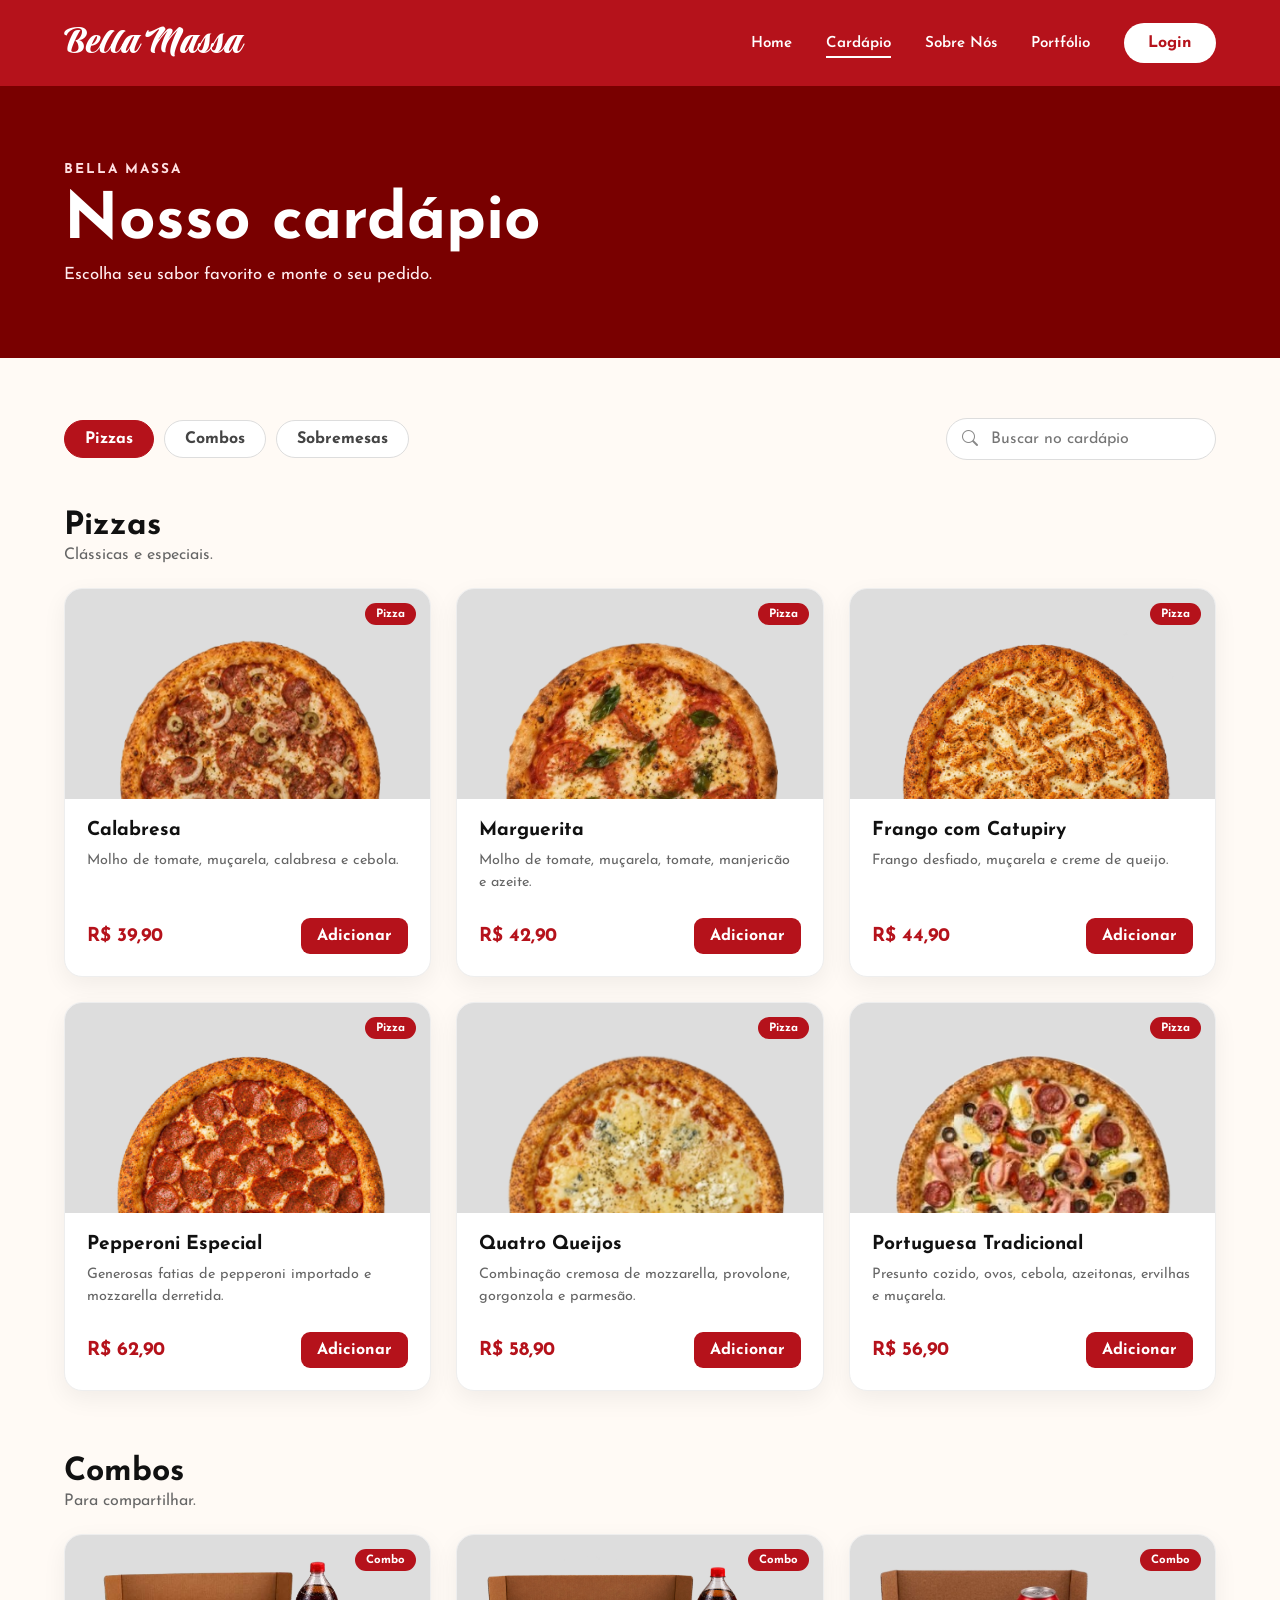
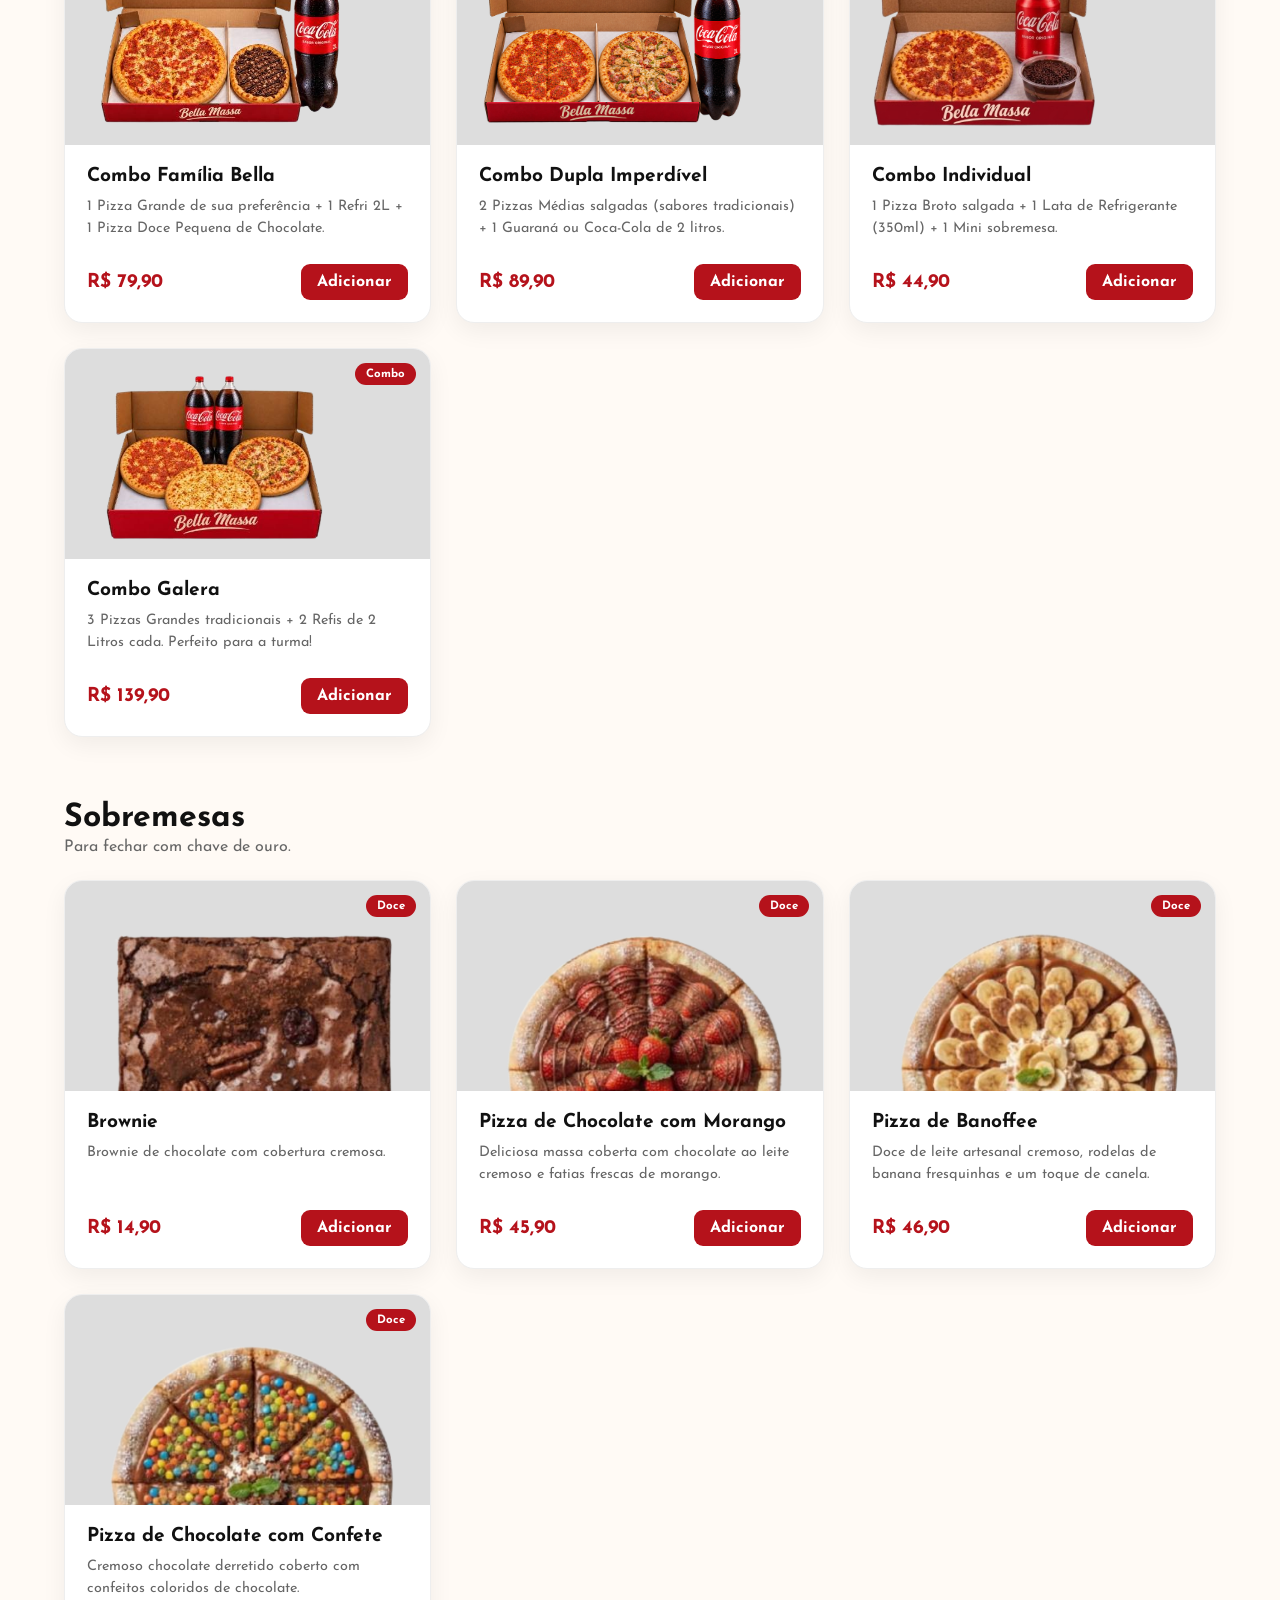
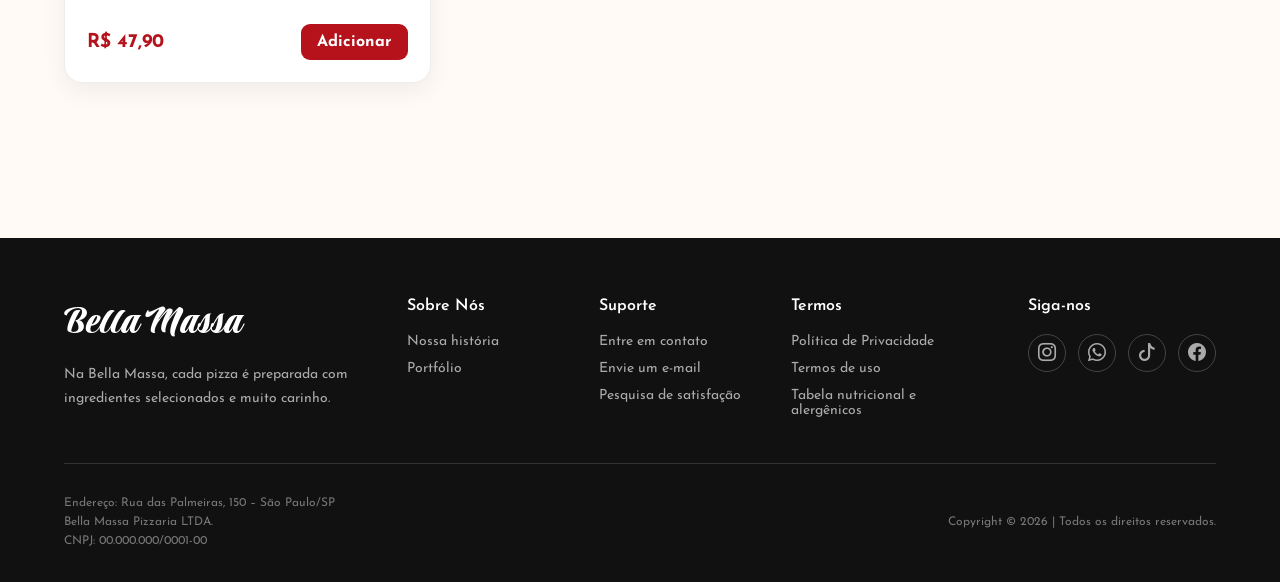
==== commit b3d72990: "adicionando imagens do cardapio" ====
--- a/cardapio.html
+++ b/cardapio.html
@@ -67,7 +67,7 @@
 
                     <article class="product-card">
                         <div class="product-image">
-                            <img src="img/pizza-calabresa.jpg" alt="Pizza de calabresa">
+                            <img src="img/pizza-calabresa.png" alt="Pizza de calabresa">
                             <span>Pizza</span>
                         </div>
                         <div class="product-body">
@@ -82,7 +82,7 @@
 
                     <article class="product-card">
                         <div class="product-image">
-                            <img src="img/pizza-marguerita.jpg" alt="Pizza marguerita">
+                            <img src="img/pizza- marguerita.png" alt="Pizza marguerita">
                             <span>Pizza</span>
                         </div>
                         <div class="product-body">
@@ -105,6 +105,51 @@
                             <p>Frango desfiado, muçarela e creme de queijo.</p>
                             <div class="product-footer">
                                 <strong>R$ 44,90</strong>
+                                <button type="button">Adicionar</button>
+                            </div>
+                        </div>
+                    </article>
+
+                    <article class="product-card">
+                        <div class="product-image">
+                            <img src="img/pizza-pepperoni.jpg" alt="Pizza Pepperoni">
+                            <span>Pizza</span>
+                        </div>
+                        <div class="product-body">
+                            <h3>Pepperoni Especial</h3>
+                            <p>Generosas fatias de pepperoni importado e mozzarella derretida.</p>
+                            <div class="product-footer">
+                                <strong>R$ 62,90</strong>
+                                <button type="button">Adicionar</button>
+                            </div>
+                        </div>
+                    </article>
+
+                    <article class="product-card">
+                        <div class="product-image">
+                            <img src="img/pizza-quatro-queijos.png"t="Pizza Quatro Queijos">
+                            <span>Pizza</span>
+                        </div>
+                        <div class="product-body">
+                            <h3>Quatro Queijos</h3>
+                            <p>Combinação cremosa de mozzarella, provolone, gorgonzola e parmesão.</p>
+                            <div class="product-footer">
+                                <strong>R$ 58,90</strong>
+                                <button type="button">Adicionar</button>
+                            </div>
+                        </div>
+                    </article>
+
+                    <article class="product-card">
+                        <div class="product-image">
+                            <img src="img/pizza-portuguesa.jpg" alt="Pizza Portuguesa">
+                            <span>Pizza</span>
+                        </div>
+                        <div class="product-body">
+                            <h3>Portuguesa Tradicional</h3>
+                            <p>Presunto cozido, ovos, cebola, azeitonas, ervilhas e muçarela.</p>
+                            <div class="product-footer">
+                                <strong>R$ 56,90</strong>
                                 <button type="button">Adicionar</button>
                             </div>
                         </div>
@@ -127,10 +172,10 @@
                             <span>Combo</span>
                         </div>
                         <div class="product-body">
-                            <h3>Combo Família</h3>
-                            <p>1 pizza grande + 1 refrigerante de 2 litros.</p>
-                            <div class="product-footer">
-                                <strong>R$ 59,90</strong>
+                            <h3>Combo Família Bella</h3>
+                            <p>1 Pizza Grande de sua preferência + 1 Refri 2L + 1 Pizza Doce Pequena de Chocolate.</p>
+                            <div class="product-footer">
+                                <strong>R$ 79,90</strong>
                                 <button type="button">Adicionar</button>
                             </div>
                         </div>
@@ -142,10 +187,40 @@
                             <span>Combo</span>
                         </div>
                         <div class="product-body">
-                            <h3>Combo Duplo</h3>
-                            <p>2 pizzas médias + 2 bebidas individuais.</p>
-                            <div class="product-footer">
-                                <strong>R$ 74,90</strong>
+                            <h3>Combo Dupla Imperdível</h3>
+                            <p>2 Pizzas Médias salgadas (sabores tradicionais) + 1 Guaraná ou Coca-Cola de 2 litros.</p>
+                            <div class="product-footer">
+                                <strong>R$ 89,90</strong>
+                                <button type="button">Adicionar</button>
+                            </div>
+                        </div>
+                    </article>
+
+                    <article class="product-card">
+                        <div class="product-image">
+                            <img src="img/combo-individual.jpg" alt="Combo Individual Supremo">
+                            <span>Combo</span>
+                        </div>
+                        <div class="product-body">
+                            <h3>Combo Individual</h3>
+                            <p>1 Pizza Broto salgada + 1 Lata de Refrigerante (350ml) + 1 Mini sobremesa.</p>
+                            <div class="product-footer">
+                                <strong>R$ 44,90</strong>
+                                <button type="button">Adicionar</button>
+                            </div>
+                        </div>
+                    </article>
+
+                    <article class="product-card">
+                        <div class="product-image">
+                            <img src="img/combo-galera.jpg" alt="Combo Galera da Noite">
+                            <span>Combo</span>
+                        </div>
+                        <div class="product-body">
+                            <h3>Combo Galera</h3>
+                            <p>3 Pizzas Grandes tradicionais + 2 Refis de 2 Litros cada. Perfeito para a turma!</p>
+                            <div class="product-footer">
+                                <strong>R$ 139,90</strong>
                                 <button type="button">Adicionar</button>
                             </div>
                         </div>
@@ -179,14 +254,44 @@
 
                     <article class="product-card">
                         <div class="product-image">
-                            <img src="img/petit-gateau.jpg" alt="Petit gâteau">
+                            <img src="img/pizza-doce-morango.jpg" alt="Pizza de Chocolate com Morango">
                             <span>Doce</span>
                         </div>
                         <div class="product-body">
-                            <h3>Petit Gâteau</h3>
-                            <p>Bolo de chocolate com recheio cremoso e sorvete.</p>
-                            <div class="product-footer">
-                                <strong>R$ 18,90</strong>
+                            <h3>Pizza de Chocolate com Morango</h3>
+                            <p>Deliciosa massa coberta com chocolate ao leite cremoso e fatias frescas de morango.</p>
+                            <div class="product-footer">
+                                <strong>R$ 45,90</strong>
+                                <button type="button">Adicionar</button>
+                            </div>
+                        </div>
+                    </article>
+
+                    <article class="product-card">
+                        <div class="product-image">
+                            <img src="img/pizza-banoffee.jpg" alt="Pizza de Banoffee">
+                            <span>Doce</span>
+                        </div>
+                        <div class="product-body">
+                            <h3>Pizza de Banoffee</h3>
+                            <p>Doce de leite artesanal cremoso, rodelas de banana fresquinhas e um toque de canela.</p>
+                            <div class="product-footer">
+                                <strong>R$ 46,90</strong>
+                                <button type="button">Adicionar</button>
+                            </div>
+                        </div>
+                    </article>
+
+                    <article class="product-card">
+                        <div class="product-image">
+                            <img src="img/pizza-chocolate.jpg" alt="Pizza de Chocolate com Confete">
+                            <span>Doce</span>
+                        </div>
+                        <div class="product-body">
+                            <h3>Pizza de Chocolate com Confete</h3>
+                            <p>Cremoso chocolate derretido coberto com confeitos coloridos de chocolate.</p>
+                            <div class="product-footer">
+                                <strong>R$ 47,90</strong>
                                 <button type="button">Adicionar</button>
                             </div>
                         </div>
--- a/style.css
+++ b/style.css
@@ -532,9 +532,10 @@
 
 .product-image img {
     width: 100%;
-    height: 100%;
-    display: block;
-    object-fit: cover;
+    height: 100;
+    object-fit: cover; /* Faz a imagem ocupar 100% da caixa uniformemente */
+    transform: scale(0.95)/* Reduz um bocadinho (para 85%) para garantir que nenhuma borda da pizza seja cortada fora da caixa */
+    object-position: center;
 }
 
 .product-image span {
@@ -1430,3 +1431,33 @@
         padding: 45px 0 25px;
     }
 }
+
+#/* Padroniza a caixa de imagem de todos os combos */
+#combos .product-card .product-image {
+    height: 140px; /* Altere este valor se quiser a imagem um pouco maior ou menor */
+    display: flex;
+    justify-content: center;
+    align-items: center;
+    overflow: hidden;
+}
+
+/* Força a imagem a preencher a largura de forma uniforme e proporcional */
+#combos .product-card .product-image img {
+    width: 85%; /* Ajuste a porcentagem se quiser a imagem mais cheia (ex: 90%) ou mais recuada (ex: 80%) */
+    height: 100%;
+    object-fit: contain; /* Garante que a imagem inteira apareça sem distorcer */
+}
+
+#combos .product-card:nth-child(1) .product-image img {
+    transform: scale(1.21); /* Reduzi de 1.3 para 1.15 para ficar equivalente ao outro */
+}
+
+#combos .product-card:nth-child(3) .product-image img {
+    transform: scale(1.35); /* Aumenta o tamanho interno para preencher o espaço igual aos outros */
+    object-fit: contain;
+}
+
+#combos .product-card:nth-child(4) .product-image img {
+    transform: scale(1.3); /* Ajuste para 1.25 ou 1.35 se precisar afinar mais */
+    object-fit: contain;
+}
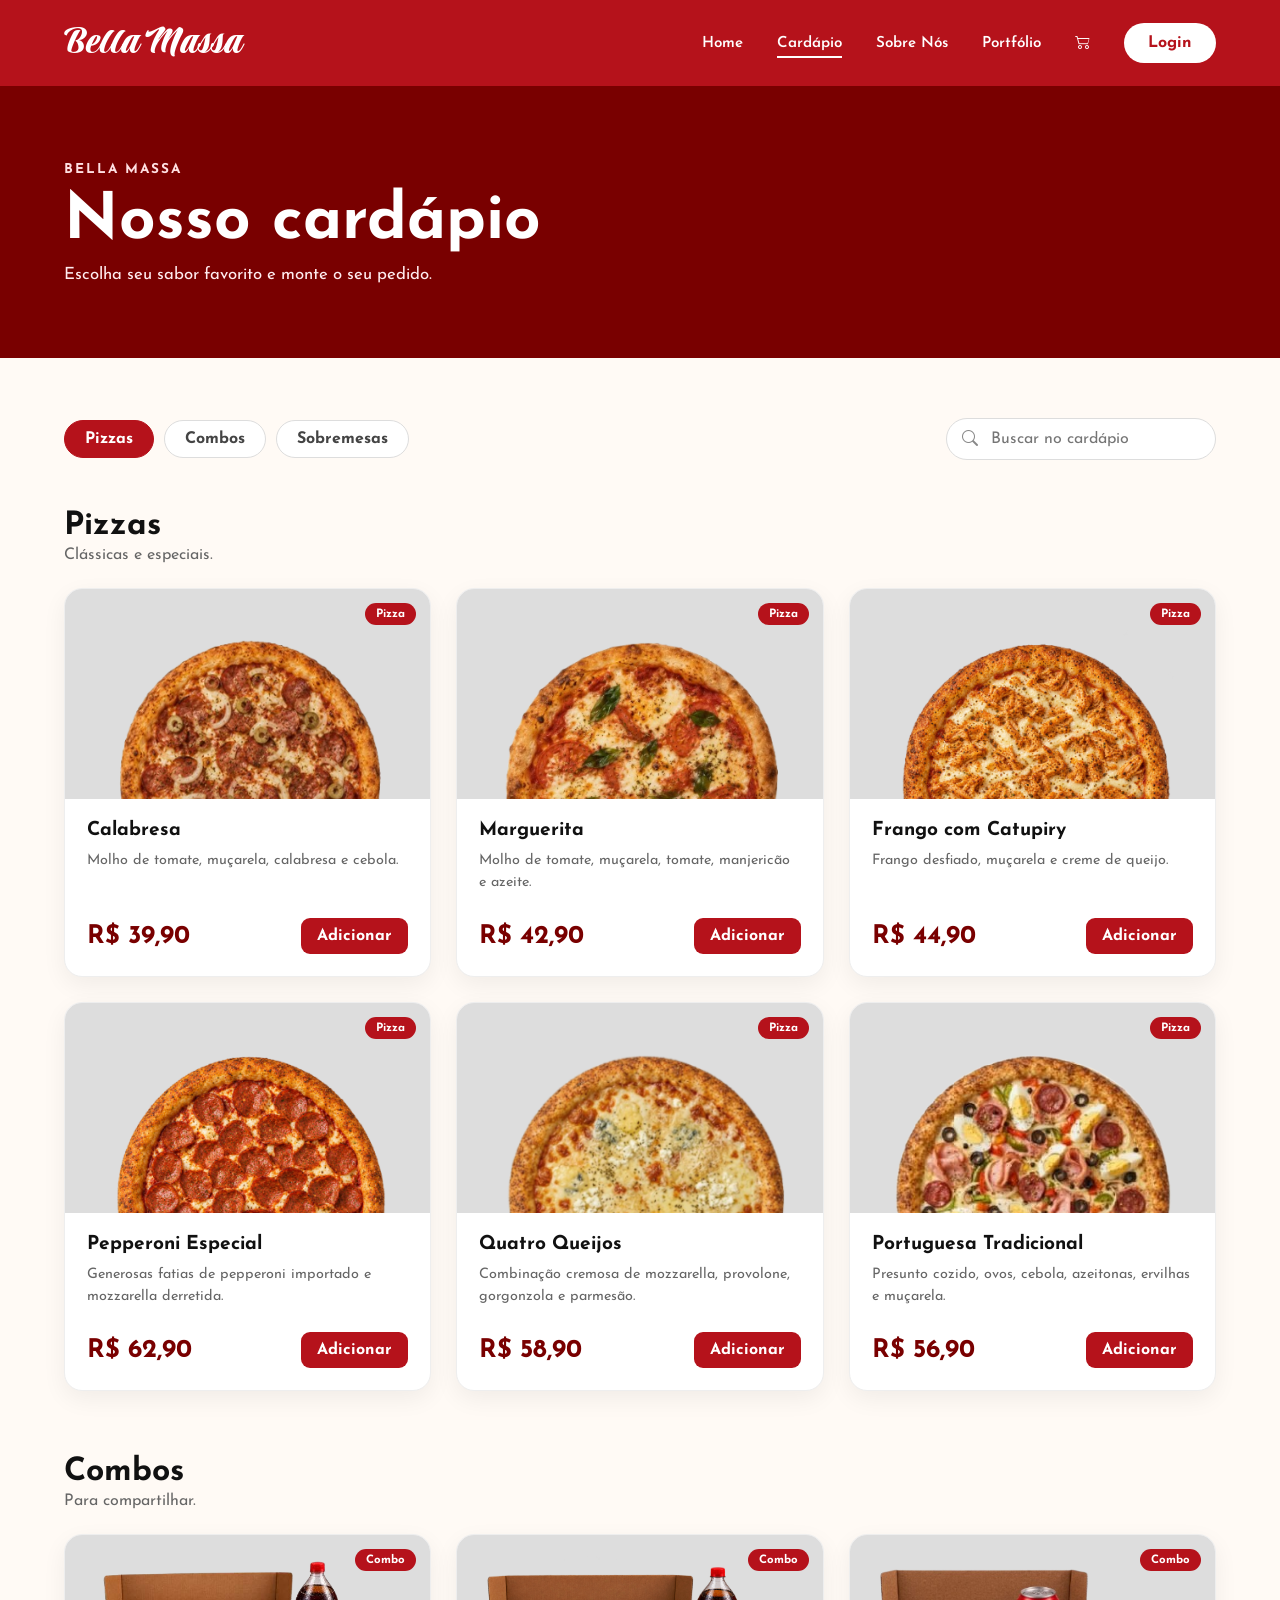
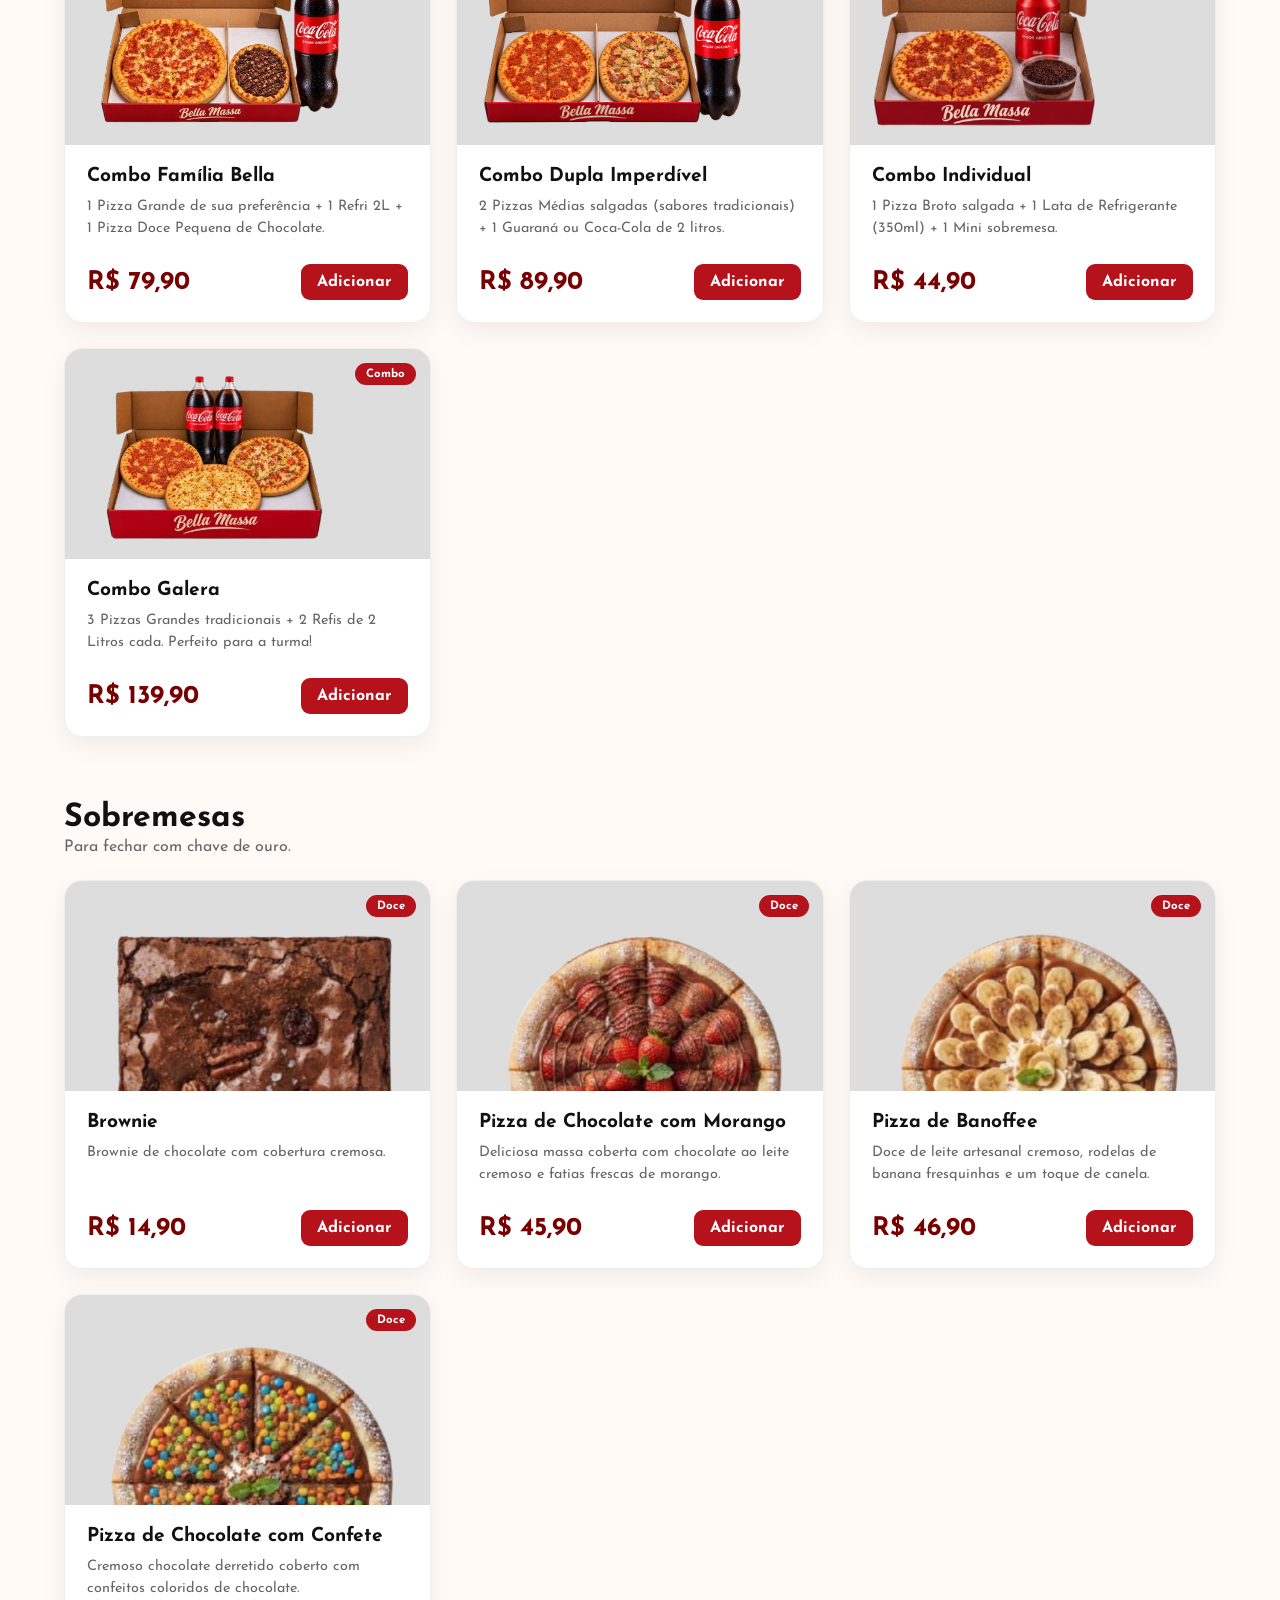
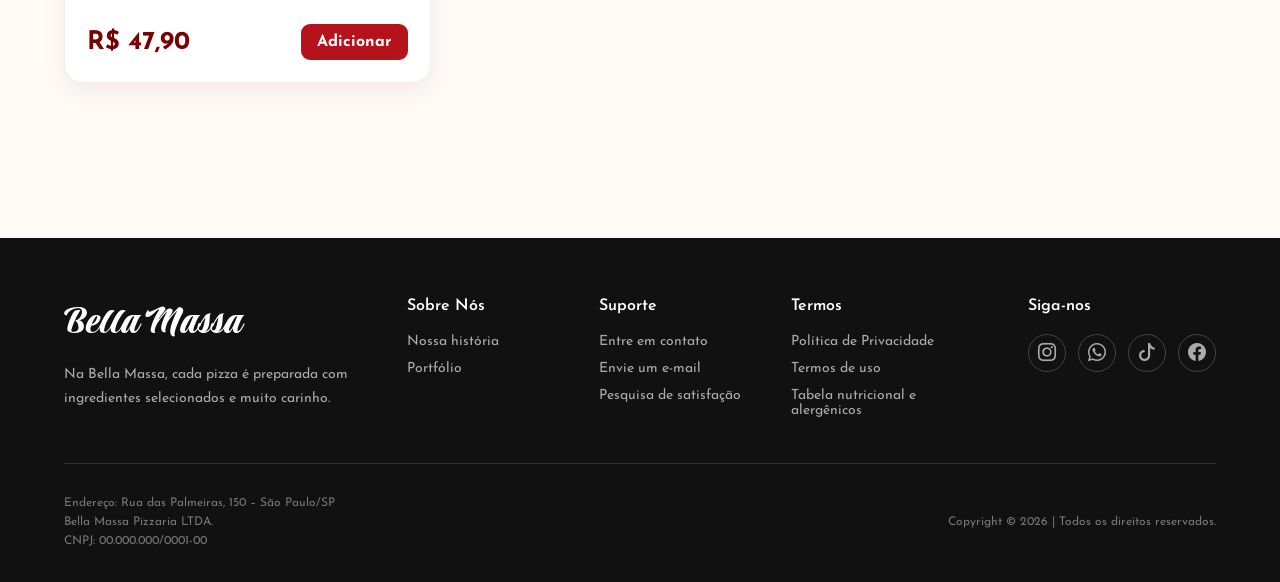
==== commit 5d3b4e1c: "Home, imagens (home - sobre nós) e Favicon" ====
--- a/cardapio.html
+++ b/cardapio.html
@@ -5,24 +5,37 @@
     <meta name="viewport" content="width=device-width, initial-scale=1.0">
     <title> Cardápio | Bella Massa</title>
 
+
     <link rel="stylesheet" href="style.css">
     <link rel="stylesheet" href="https://cdn.jsdelivr.net/npm/bootstrap-icons@1.13.1/font/bootstrap-icons.min.css">
+    <link rel="shortcut icon" href="favicon_io/favicon-32x32.png" type="image/x-icon">
 </head>
 
+
 <body>
+
 
 <header class="site-header">
     <div class="container">
         <nav class="navbar">
             <a href="index.html" class="logo">Bella Massa</a>
 
+
             <ul class="nav-links">
                 <li><a href="index.html">Home</a></li>
                 <li><a class="active" href="cardapio.html">Cardápio</a></li>
                 <li><a href="sobrenos.html">Sobre Nós</a></li>
-                <li><a href="index.html#portfolio">Portfólio</a></li>
+                <li><a href="portfolio.html">Portfólio</a></li>
+
+                 <!-- CARRINHO -->
+                <li>
+                    <a href="#carrinho" class="cart-icon" aria-label="Carrinho de compras">
+                        <i class="bi bi-cart2"></i>
+                    </a>
+                </li>
                 <li><a class="btn btn-light" href="#">Login</a></li>
             </ul>
+
 
             <button class="menu-toggle" type="button" aria-label="Abrir menu">
                 <i class="bi bi-list"></i>
@@ -31,7 +44,9 @@
     </div>
 </header>
 
+
 <main class="menu-page">
+
 
     <section class="menu-hero">
         <div class="container">
@@ -41,8 +56,10 @@
         </div>
     </section>
 
+
     <section class="menu-content">
         <div class="container">
+
 
             <div class="menu-toolbar">
                 <div class="category-filters">
@@ -51,11 +68,13 @@
                     <a href="#sobremesas" class="filter-btn">Sobremesas</a>
                 </div>
 
+
                 <div class="search-box">
                     <i class="bi bi-search"></i>
                     <input type="search" placeholder="Buscar no cardápio">
                 </div>
             </div>
+
 
             <section class="menu-category" id="pizzas">
                 <div class="category-title">
@@ -63,7 +82,9 @@
                     <p>Clássicas e especiais.</p>
                 </div>
 
+
                 <div class="menu-grid">
+
 
                     <article class="product-card">
                         <div class="product-image">
@@ -80,6 +101,7 @@
                         </div>
                     </article>
 
+
                     <article class="product-card">
                         <div class="product-image">
                             <img src="img/pizza- marguerita.png" alt="Pizza marguerita">
@@ -95,6 +117,7 @@
                         </div>
                     </article>
 
+
                     <article class="product-card">
                         <div class="product-image">
                             <img src="img/pizza-frango.jpg" alt="Pizza de frango com catupiry">
@@ -110,6 +133,7 @@
                         </div>
                     </article>
 
+
                     <article class="product-card">
                         <div class="product-image">
                             <img src="img/pizza-pepperoni.jpg" alt="Pizza Pepperoni">
@@ -125,6 +149,7 @@
                         </div>
                     </article>
 
+
                     <article class="product-card">
                         <div class="product-image">
                             <img src="img/pizza-quatro-queijos.png"t="Pizza Quatro Queijos">
@@ -140,6 +165,7 @@
                         </div>
                     </article>
 
+
                     <article class="product-card">
                         <div class="product-image">
                             <img src="img/pizza-portuguesa.jpg" alt="Pizza Portuguesa">
@@ -155,8 +181,10 @@
                         </div>
                     </article>
 
+
                 </div>
             </section>
+
 
             <section class="menu-category" id="combos">
                 <div class="category-title">
@@ -164,7 +192,9 @@
                     <p>Para compartilhar.</p>
                 </div>
 
+
                 <div class="menu-grid">
+
 
                     <article class="product-card">
                         <div class="product-image">
@@ -181,6 +211,7 @@
                         </div>
                     </article>
 
+
                     <article class="product-card">
                         <div class="product-image">
                             <img src="img/combo-duplo.jpg" alt="Combo duplo">
@@ -196,6 +227,7 @@
                         </div>
                     </article>
 
+
                     <article class="product-card">
                         <div class="product-image">
                             <img src="img/combo-individual.jpg" alt="Combo Individual Supremo">
@@ -211,6 +243,7 @@
                         </div>
                     </article>
 
+
                     <article class="product-card">
                         <div class="product-image">
                             <img src="img/combo-galera.jpg" alt="Combo Galera da Noite">
@@ -226,8 +259,10 @@
                         </div>
                     </article>
 
+
                 </div>
             </section>
+
 
             <section class="menu-category" id="sobremesas">
                 <div class="category-title">
@@ -235,7 +270,9 @@
                     <p>Para fechar com chave de ouro.</p>
                 </div>
 
+
                 <div class="menu-grid">
+
 
                     <article class="product-card">
                         <div class="product-image">
@@ -252,6 +289,7 @@
                         </div>
                     </article>
 
+
                     <article class="product-card">
                         <div class="product-image">
                             <img src="img/pizza-doce-morango.jpg" alt="Pizza de Chocolate com Morango">
@@ -267,6 +305,7 @@
                         </div>
                     </article>
 
+
                     <article class="product-card">
                         <div class="product-image">
                             <img src="img/pizza-banoffee.jpg" alt="Pizza de Banoffee">
@@ -282,6 +321,7 @@
                         </div>
                     </article>
 
+
                     <article class="product-card">
                         <div class="product-image">
                             <img src="img/pizza-chocolate.jpg" alt="Pizza de Chocolate com Confete">
@@ -297,22 +337,28 @@
                         </div>
                     </article>
 
+
                 </div>
             </section>
+
 
         </div>
     </section>
 
+
 </main>
+
 
 <footer>
     <div class="container">
+
 
         <section class="footer-top">
             <div class="footer-brand">
                 <a href="index.html" class="logo">Bella Massa</a>
                 <p>Na Bella Massa, cada pizza é preparada com ingredientes selecionados e muito carinho.</p>
             </div>
+
 
             <div class="footer-column">
                 <h3>Sobre Nós</h3>
@@ -321,6 +367,7 @@
                     <a href="index.html#portfolio">Portfólio</a>
                 </div>
             </div>
+
 
             <div class="footer-column">
                 <h3>Suporte</h3>
@@ -331,6 +378,7 @@
                 </div>
             </div>
 
+
             <div class="footer-column">
                 <h3>Termos</h3>
                 <div class="footer-links">
@@ -339,6 +387,7 @@
                     <a href="#">Tabela nutricional e alergênicos</a>
                 </div>
             </div>
+
 
             <div class="footer-column">
                 <h3>Siga-nos</h3>
@@ -350,6 +399,7 @@
                 </div>
             </div>
         </section>
+
 
         <section class="footer-bottom">
             <p>
@@ -360,8 +410,10 @@
             <p>Copyright &copy; 2026 | Todos os direitos reservados.</p>
         </section>
 
+
     </div>
 </footer>
 
+
 </body>
 </html>
--- a/style.css
+++ b/style.css
@@ -1,6 +1,8 @@
 @charset "UTF-8";
 
+
 @import url('https://fonts.googleapis.com/css2?family=Josefin+Sans:wght@300;400;500;600;700&family=Praise&display=swap');
+
 
 :root {
     --red: #b5121b;
@@ -13,15 +15,18 @@
     --white: #ffffff;
 }
 
+
 * {
     margin: 0;
     padding: 0;
     box-sizing: border-box;
 }
 
+
 html {
     scroll-behavior: smooth;
 }
+
 
 body {
     font-family: "Josefin Sans", Arial, sans-serif;
@@ -29,19 +34,23 @@
     color: var(--black);
 }
 
+
 a {
     color: inherit;
     text-decoration: none;
 }
 
+
 ul {
     list-style: none;
 }
+
 
 button,
 input {
     font: inherit;
 }
+
 
 .container {
     width: 100%;
@@ -50,9 +59,11 @@
     padding: 0 5%;
 }
 
+
 /* =========================
    LOGO
 ========================= */
+
 
 .logo {
     font-family: "Praise", cursive;
@@ -61,15 +72,18 @@
     color: inherit;
 }
 
+
 /* =========================
    HEADER
 ========================= */
 
+
 .site-header {
     background-color: var(--red);
     color: var(--white);
 }
 
+
 .navbar {
     min-height: 86px;
     display: flex;
@@ -78,17 +92,20 @@
     gap: 30px;
 }
 
+
 .nav-links {
     display: flex;
     align-items: center;
     gap: 34px;
 }
+
 
 .nav-links a:not(.btn) {
     position: relative;
     font-size: 0.95rem;
     font-weight: 600;
 }
+
 
 .nav-links a:not(.btn)::after {
     content: "";
@@ -101,10 +118,12 @@
     transition: width 0.25s ease;
 }
 
+
 .nav-links a:not(.btn):hover::after,
 .nav-links a.active::after {
     width: 100%;
 }
+
 
 .btn {
     display: inline-flex;
@@ -118,35 +137,57 @@
     transition: 0.25s ease;
 }
 
+
 .btn-light {
     background-color: var(--white);
     color: var(--red);
 }
 
+
 .btn-light:hover {
     transform: translateY(-2px);
     box-shadow: 0 8px 20px rgba(0,0,0,0.16);
 }
 
+
 .btn-primary {
     background-color: var(--red);
     color: var(--white);
 }
 
+
 .btn-primary:hover {
     background-color: var(--red-dark);
     transform: translateY(-2px);
 }
 
+
 .btn-outline {
     border: 1px solid rgba(255,255,255,0.8);
     color: var(--white);
 }
 
+
+.cart-icon {
+    display: flex;
+    align-items: center;
+    justify-content: center;
+
+    font-size: 1.35rem;
+    color: var(--white);
+
+    transition: 0.25s ease;
+}
+
+.cart-icon:hover {
+    transform: translateY(-2px);
+}
+
 .btn-outline:hover {
     background-color: var(--white);
     color: var(--red);
 }
+
 
 .menu-toggle {
     display: none;
@@ -157,9 +198,11 @@
     cursor: pointer;
 }
 
+
 /* =========================
-   HERO
+   HERO - HOME
 ========================= */
+
 
 .hero {
     background:
@@ -170,6 +213,7 @@
     align-items: center;
 }
 
+
 .hero-content {
     display: grid;
     grid-template-columns: 1fr 1fr;
@@ -179,9 +223,11 @@
     padding-bottom: 65px;
 }
 
+
 .hero-text {
     max-width: 620px;
 }
+
 
 .eyebrow {
     display: inline-block;
@@ -193,15 +239,18 @@
     text-transform: uppercase;
 }
 
+
 .hero h1 {
     font-size: clamp(3rem, 6vw, 5.4rem);
     line-height: 0.98;
     margin-bottom: 24px;
 }
 
+
 .hero h1 span {
     color: var(--red);
 }
+
 
 .hero p {
     max-width: 520px;
@@ -211,11 +260,13 @@
     margin-bottom: 28px;
 }
 
+
 .hero-actions {
     display: flex;
     flex-wrap: wrap;
     gap: 12px;
 }
+
 
 .hero-image img {
     width: 100%;
@@ -224,18 +275,23 @@
     margin-left: auto;
     aspect-ratio: 1 / 1;
     object-fit: cover;
-    border-radius: 50%;
+    border-radius: 60%;
     box-shadow: 0 25px 60px rgba(0,0,0,0.18);
 }
+
 
 /* =========================
    HOME - PRODUTOS
 ========================= */
 
+
 .products-preview {
     padding: 85px 0;
-    background-color: var(--white);
-}
+    background-color: var(--red);
+   
+   
+}
+
 
 .section-heading {
     text-align: center;
@@ -243,29 +299,31 @@
     margin: 0 auto 45px;
 }
 
+
 .section-heading > span {
-    color: var(--red);
     font-size: 0.85rem;
     font-weight: 700;
     letter-spacing: 2px;
     text-transform: uppercase;
-}
+    color: var(--cream);
+}
+
 
 .section-heading h2 {
     font-size: clamp(2rem, 4vw, 3rem);
     margin: 10px 0 12px;
-}
-
-.section-heading p {
-    color: var(--gray);
-    line-height: 1.6;
-}
+     color: var(--white);
+}
+
+
+
 
 .category-cards {
     display: grid;
     grid-template-columns: repeat(3, 1fr);
     gap: 25px;
 }
+
 
 .category-card {
     padding: 32px;
@@ -276,10 +334,12 @@
     transition: transform 0.25s ease, box-shadow 0.25s ease;
 }
 
+
 .category-card:hover {
     transform: translateY(-6px);
     box-shadow: 0 15px 35px rgba(0,0,0,0.10);
 }
+
 
 .category-icon {
     width: 50px;
@@ -294,41 +354,52 @@
     font-size: 1.25rem;
 }
 
+
 .category-card h3 {
     font-size: 1.35rem;
     margin-bottom: 12px;
 }
 
+
 .category-card p {
-    color: var(--gray);
+    color: var(--black);
     line-height: 1.6;
     margin-bottom: 22px;
 }
+
 
 .card-link {
     color: var(--red);
     font-weight: 700;
 }
 
+
 .card-link i {
     margin-left: 5px;
 }
 
+
+
+
+
 /* =========================
-   SOBRE
+   SOBRE - HOME
 ========================= */
+
 
 .about-section {
     padding: 90px 0;
     background-color: var(--cream);
 }
 
+
 .about-content {
     display: grid;
     grid-template-columns: 1fr 1fr;
     align-items: center;
     gap: 60px;
 }
+
 
 .about-image img {
     width: 100%;
@@ -337,12 +408,14 @@
     box-shadow: 0 20px 45px rgba(0,0,0,0.14);
 }
 
+
 .about-text h2,
 .portfolio-content h2 {
-    font-size: clamp(2.1rem, 4vw, 3.4rem);
-    line-height: 1.05;
-    margin-bottom: 20px;
-}
+    font-size: clamp(2rem, 4vw, 3.5rem);
+    line-height: 0.98;
+    margin-bottom: 24px;
+}
+
 
 .about-text > p,
 .portfolio-content p {
@@ -351,31 +424,37 @@
     margin-bottom: 25px;
 }
 
+
 .about-stats {
     display: flex;
     gap: 45px;
     margin: 30px 0;
 }
 
+
 .about-stats div {
     display: flex;
     flex-direction: column;
     gap: 5px;
 }
+
 
 .about-stats strong {
     color: var(--red);
     font-size: 1.6rem;
 }
 
+
 .about-stats span {
     color: var(--gray);
     font-size: 0.9rem;
 }
 
+
 /* =========================
-   PORTFÓLIO
+   PORTFÓLIO - HOME
 ========================= */
+
 
 .portfolio-section {
     padding: 75px 0;
@@ -383,6 +462,7 @@
     color: var(--white);
 }
 
+
 .portfolio-content {
     display: flex;
     align-items: center;
@@ -390,26 +470,32 @@
     gap: 40px;
 }
 
+
 .portfolio-content .eyebrow {
     color: #ffdfe1;
 }
 
+
 .portfolio-content h2 {
     max-width: 700px;
 }
+
 
 .portfolio-content p {
     max-width: 700px;
     color: #ffecef;
 }
 
+
 /* =========================
    CARDÁPIO
 ========================= */
 
+
 .menu-page {
     background-color: var(--cream);
 }
+
 
 .menu-hero {
     padding: 75px 0;
@@ -417,24 +503,29 @@
     color: var(--white);
 }
 
+
 .menu-hero .eyebrow {
     color: #ffdfe1;
 }
+
 
 .menu-hero h1 {
     font-size: clamp(2.8rem, 5vw, 4.5rem);
     margin-bottom: 12px;
 }
 
+
 .menu-hero p {
     color: #ffecef;
     font-size: 1.05rem;
 }
 
+
 .menu-content {
     padding: 60px 0 90px;
 }
 
+
 .menu-toolbar {
     display: flex;
     justify-content: space-between;
@@ -443,11 +534,13 @@
     margin-bottom: 50px;
 }
 
+
 .category-filters {
     display: flex;
     flex-wrap: wrap;
     gap: 10px;
 }
+
 
 .filter-btn {
     padding: 10px 20px;
@@ -459,6 +552,7 @@
     transition: 0.25s ease;
 }
 
+
 .filter-btn:hover,
 .filter-btn.active {
     background-color: var(--red);
@@ -466,10 +560,12 @@
     color: var(--white);
 }
 
+
 .search-box {
     position: relative;
     width: 270px;
 }
+
 
 .search-box i {
     position: absolute;
@@ -478,6 +574,7 @@
     transform: translateY(-50%);
     color: #888888;
 }
+
 
 .search-box input {
     width: 100%;
@@ -488,32 +585,39 @@
     background-color: var(--white);
 }
 
+
 .search-box input:focus {
     border-color: var(--red);
 }
 
+
 .menu-category {
     margin-bottom: 65px;
 }
 
+
 .category-title {
     margin-bottom: 25px;
 }
+
 
 .category-title h2 {
     font-size: 2rem;
     margin-bottom: 5px;
 }
 
+
 .category-title p {
     color: var(--gray);
 }
+
 
 .menu-grid {
     display: grid;
     grid-template-columns: repeat(3, 1fr);
     gap: 25px;
 }
+
 
 .product-card {
     overflow: hidden;
@@ -523,12 +627,14 @@
     box-shadow: 0 8px 25px rgba(0,0,0,0.06);
 }
 
+
 .product-image {
     height: 210px;
     position: relative;
     background-color: #dddddd;
     overflow: hidden;
 }
+
 
 .product-image img {
     width: 100%;
@@ -537,6 +643,7 @@
     transform: scale(0.95)/* Reduz um bocadinho (para 85%) para garantir que nenhuma borda da pizza seja cortada fora da caixa */
     object-position: center;
 }
+
 
 .product-image span {
     position: absolute;
@@ -550,14 +657,17 @@
     font-weight: 700;
 }
 
+
 .product-body {
     padding: 22px;
 }
+
 
 .product-body h3 {
     margin-bottom: 10px;
     font-size: 1.2rem;
 }
+
 
 .product-body p {
     min-height: 48px;
@@ -567,6 +677,7 @@
     line-height: 1.5;
 }
 
+
 .product-footer {
     display: flex;
     justify-content: space-between;
@@ -574,10 +685,12 @@
     gap: 15px;
 }
 
+
 .product-footer strong {
-    color: var(--red);
-    font-size: 1.2rem;
-}
+    color: var(--red-dark);
+    font-size: 1.6rem;
+}
+
 
 .product-footer button {
     border: 0;
@@ -590,32 +703,78 @@
     transition: 0.25s ease;
 }
 
+
 .product-footer button:hover {
     background-color: var(--red-dark);
 }
 
+#/* Padroniza a caixa de imagem de todos os combos */
+#combos .product-card .product-image {
+    height: 140px; /* Altere este valor se quiser a imagem um pouco maior ou menor */
+    display: flex;
+    justify-content: center;
+    align-items: center;
+    overflow: hidden;
+}
+
+
+/* Força a imagem a preencher a largura de forma uniforme e proporcional */
+#combos .product-card .product-image img {
+    width: 85%; /* Ajuste a porcentagem se quiser a imagem mais cheia (ex: 90%) ou mais recuada (ex: 80%) */
+    height: 100%;
+    object-fit: contain; /* Garante que a imagem inteira apareça sem distorcer */
+}
+
+
+#combos .product-card:nth-child(1) .product-image img {
+    transform: scale(1.21); /* Reduzi de 1.3 para 1.15 para ficar equivalente ao outro */
+}
+
+
+#combos .product-card:nth-child(3) .product-image img {
+    transform: scale(1.35); /* Aumenta o tamanho interno para preencher o espaço igual aos outros */
+    object-fit: contain;
+}
+
+
+#combos .product-card:nth-child(4) .product-image img {
+    transform: scale(1.3); /* Ajuste para 1.25 ou 1.35 se precisar afinar mais */
+    object-fit: contain;
+}
+
+
+/* ========== AVALIÇOES - HOME ============ */
 
 .portfolio {
     padding: 90px 0;
     background-color: #ffffff;
 }
+
 
 .section-heading {
     max-width: 700px;
     margin: 0 auto 45px;
     text-align: center;
-}
+   
+}
+
+.section-heading h2 {
+    color: var(--black);
+}
+
 
 .section-heading p {
-    color: #666666;
+    color: #1a1a1a;
     line-height: 1.7;
 }
+
 
 .avaliacoes-grid {
     display: grid;
     grid-template-columns: repeat(3, 1fr);
     gap: 25px;
 }
+
 
 .avaliacao-card {
     padding: 30px;
@@ -625,6 +784,7 @@
     box-shadow: 0 8px 25px rgba(0, 0, 0, 0.05);
 }
 
+
 .estrelas {
     color: #d0121c;
     letter-spacing: 3px;
@@ -632,6 +792,7 @@
     margin-bottom: 18px;
 }
 
+
 .avaliacao-card > p {
     color: #555555;
     font-size: 15px;
@@ -639,11 +800,13 @@
     margin-bottom: 25px;
 }
 
+
 .cliente {
     display: flex;
     align-items: center;
     gap: 12px;
 }
+
 
 .cliente-inicial {
     width: 42px;
@@ -658,81 +821,93 @@
     font-weight: 700;
 }
 
+
 .cliente strong {
     display: block;
     color: #222222;
     margin-bottom: 3px;
 }
 
+
 .cliente span {
     color: #888888;
     font-size: 12px;
 }
 
+
 /* =====================================================
    PÁGINA SOBRE NÓS
 ===================================================== */
 
-
 /* ================= HERO ================= */
 
+
 .sobre-hero {
-    background: linear-gradient(
-        135deg,
-        var(--cream),
-        #ffffff
-    );
-
-    padding: 90px 0;
+    padding: 90px 0 80px;
+    background: var(--cream);
 }
 
 .sobre-hero-content {
-    display: flex;
-    align-items: center;
-    justify-content: space-between;
+    display: grid;
+    grid-template-columns: 1fr 220px;
+    align-items: center;
     gap: 60px;
 }
 
 .sobre-hero-text {
-    max-width: 750px;
-}
-
-.sobre-hero-text h1 {
-    font-size: clamp(3rem, 6vw, 5rem);
-    line-height: 1;
-    margin: 15px 0 25px;
-}
-
-.sobre-hero-text h1 span {
+    max-width: 760px;
+}
+
+.sobre-hero .eyebrow {
+    display: inline-block;
+    margin-bottom: 18px;
+
     color: var(--red);
-    display: block;
-}
-
-.sobre-hero-text p {
-    max-width: 620px;
+    font-size: 0.9rem;
+    font-weight: 700;
+    text-transform: uppercase;
+    letter-spacing: 2px;
+}
+
+.sobre-hero h1 {
+    max-width: 800px;
+
+    font-size: clamp(3rem, 6vw, 5.5rem);
+    line-height: 0.98;
+
+    margin: 0 0 42px;
+}
+
+.sobre-hero h1 span {
+    color: var(--red);
+}
+
+.sobre-hero p {
+    max-width: 650px;
+
+    margin: 0;
+
     color: var(--gray);
-    font-size: 1.1rem;
-    line-height: 1.7;
+    font-size: 1.05rem;
+    line-height: 1.8;
 }
 
 .sobre-hero-icon {
-    width: 230px;
-    height: 230px;
-
-    flex-shrink: 0;
+    width: 190px;
+    height: 190px;
+
+    display: flex;
+    align-items: center;
+    justify-content: center;
 
     border-radius: 50%;
 
-    display: flex;
-    align-items: center;
-    justify-content: center;
-
-    background-color: var(--red);
-    color: var(--white);
-
-    font-size: 6rem;
-
-    box-shadow: 0 25px 50px rgba(0, 0, 0, 0.15);
+    background: var(--red);
+    color: white;
+
+    font-size: 5rem;
+
+    box-shadow: 0 20px 45px rgba(0, 0, 0, 0.15);
 }
 
 
@@ -740,23 +915,65 @@
 
 .historia-section {
     padding: 100px 0;
-    background-color: var(--white);
+
+    background: white;
 }
 
 .historia-content {
     display: grid;
     grid-template-columns: 1fr 1fr;
     align-items: center;
-    gap: 70px;
+
+    gap: 80px;
+}
+
+.historia-image {
+    position: relative;
 }
 
 .historia-image img {
     width: 100%;
+    height: 520px;
+
+    object-fit: cover;
     display: block;
 
-    border-radius: 25px;
-
-    box-shadow: 0 20px 45px rgba(0, 0, 0, 0.14);
+    border-radius: 24px;
+
+    box-shadow: 0 20px 50px rgba(0, 0, 0, 0.14);
+}
+
+.historia-badge {
+    position: absolute;
+
+    left: 25px;
+    bottom: 25px;
+
+    display: flex;
+    flex-direction: column;
+
+    padding: 18px 22px;
+
+    background: white;
+
+    border-radius: 16px;
+
+    box-shadow: 0 12px 30px rgba(0, 0, 0, 0.15);
+}
+
+.historia-badge strong {
+    color: var(--red);
+
+    font-size: 1.8rem;
+    line-height: 1;
+}
+
+.historia-badge span {
+    margin-top: 6px;
+
+    color: var(--gray);
+
+    font-size: 0.8rem;
 }
 
 .historia-text {
@@ -766,365 +983,910 @@
 .section-tag {
     display: inline-block;
 
+    margin-bottom: 12px;
+
+    color: var(--red);
+
+    font-size: 0.85rem;
+    font-weight: 700;
+
+    text-transform: uppercase;
+    letter-spacing: 1.5px;
+}
+
+.historia-text h2 {
+    margin: 0 0 24px;
+
+    font-size: clamp(2.2rem, 4vw, 3.6rem);
+    line-height: 1.05;
+}
+
+.historia-text p {
+    color: var(--gray);
+
+    line-height: 1.75;
+
+    margin-bottom: 18px;
+}
+
+.historia-destaques {
+    display: grid;
+    grid-template-columns: repeat(3, 1fr);
+
+    gap: 12px;
+
+    margin-top: 30px;
+}
+
+.historia-destaques div {
+    display: flex;
+    align-items: center;
+    gap: 8px;
+
+    padding: 12px;
+
+    border-radius: 12px;
+
+    background: var(--cream);
+}
+
+.historia-destaques i {
+    color: var(--red);
+
+    font-size: 1.5rem;
+}
+
+.historia-destaques span {
+    color: var(--gray);
+
+    font-size: 1rem;
+    font-weight: 600;
+}
+
+
+/* ================= MISSÃO, VISÃO E VALORES ================= */
+
+.mvv-section {
+    padding: 100px 0;
+
+    background: var(--cream);
+}
+
+.section-heading {
+    max-width: 700px;
+
+    margin: 0 auto 50px;
+
+    text-align: center;
+}
+
+.section-heading > span {
+    display: block;
+
+    margin-bottom: 10px;
+
+    color: var(--red);
+
+    font-size: 0.85rem;
+    font-weight: 700;
+
+    text-transform: uppercase;
+    letter-spacing: 1.5px;
+}
+
+.section-heading h2 {
+    margin: 0 0 15px;
+
+    font-size: clamp(2.2rem, 4vw, 3.5rem);
+    line-height: 1.05;
+}
+
+.section-heading p {
+    margin: 0;
+
+    color: var(--gray);
+
+    line-height: 1.7;
+}
+
+.mvv-grid {
+    display: grid;
+    grid-template-columns: repeat(3, 1fr);
+
+    gap: 25px;
+}
+
+.mvv-card {
+    position: relative;
+
+    padding: 35px;
+
+    background: white;
+
+    border-radius: 22px;
+
+    box-shadow: 0 12px 30px rgba(0, 0, 0, 0.07);
+
+    transition: transform 0.3s ease, box-shadow 0.3s ease;
+}
+
+.mvv-card:hover {
+    transform: translateY(-6px);
+
+    box-shadow: 0 18px 35px rgba(0, 0, 0, 0.11);
+}
+
+.mvv-icon {
+    width: 55px;
+    height: 55px;
+
+    display: flex;
+    align-items: center;
+    justify-content: center;
+
+    margin-bottom: 25px;
+
+    border-radius: 15px;
+
+    background: var(--red);
+    color: white;
+
+    font-size: 1.5rem;
+}
+
+.mvv-number {
+    display: block;
+
+    margin-bottom: 5px;
+
+    color: #bdbdbd;
+
+    font-size: 0.75rem;
+    font-weight: 700;
+
+    letter-spacing: 1px;
+}
+
+.mvv-card h3 {
+    margin: 0 0 14px;
+
+    font-size: 1.6rem;
+}
+
+.mvv-card p {
+    margin: 0;
+
+    color: var(--gray);
+
+    line-height: 1.7;
+    font-size: 0.95rem;
+}
+
+
+/* ================= ÁREA DE ATUAÇÃO ================= */
+
+.area-section {
+    padding: 100px 0;
+
+    background: white;
+}
+
+.area-content {
+    display: grid;
+    grid-template-columns: 0.9fr 1.1fr;
+
+    align-items: center;
+
+    gap: 80px;
+}
+
+.area-text h2 {
+    margin: 0 0 22px;
+
+    font-size: clamp(2.2rem, 4vw, 3.6rem);
+    line-height: 1.05;
+}
+
+.area-text p {
+    color: var(--gray);
+
+    line-height: 1.7;
+
+    margin-bottom: 15px;
+}
+
+.area-items {
+    display: grid;
+    grid-template-columns: repeat(2, 1fr);
+
+    gap: 18px;
+}
+
+.area-item {
+    display: flex;
+    align-items: flex-start;
+
+    gap: 16px;
+
+    padding: 24px;
+
+    background: var(--cream);
+
+    border-radius: 18px;
+
+    border: 1px solid rgba(0, 0, 0, 0.04);
+
+    transition: transform 0.3s ease;
+}
+
+.area-item:hover {
+    transform: translateY(-4px);
+}
+
+.area-item-icon {
+    min-width: 48px;
+    width: 48px;
+    height: 48px;
+
+    display: flex;
+    align-items: center;
+    justify-content: center;
+
+    border-radius: 12px;
+
+    background: var(--red);
+    color: white;
+
+    font-size: 1.2rem;
+}
+
+.area-item h3 {
+    margin: 0 0 7px;
+
+    font-size: 1.1rem;
+}
+
+.area-item p {
+    margin: 0;
+
+    color: var(--gray);
+
+    font-size: 0.88rem;
+    line-height: 1.55;
+}
+
+
+/* ================= DIFERENCIAIS ================= */
+
+.diferenciais-section {
+    padding: 100px 0;
+
+    background: var(--cream);
+}
+
+.diferenciais-grid {
+    display: grid;
+
+    grid-template-columns: repeat(4, 1fr);
+
+    gap: 20px;
+}
+
+.diferencial-card {
+    padding: 30px 25px;
+
+    background: white;
+
+    border-radius: 20px;
+
+    box-shadow: 0 10px 25px rgba(0, 0, 0, 0.06);
+
+    transition: transform 0.3s ease;
+}
+
+.diferencial-card:hover {
+    transform: translateY(-5px);
+}
+
+.diferencial-icon {
+    width: 48px;
+    height: 48px;
+
+    display: flex;
+    align-items: center;
+    justify-content: center;
+
+    margin-bottom: 20px;
+
+    border-radius: 12px;
+
+    background: rgba(0, 0, 0, 0.05);
+
+    color: var(--red);
+
+    font-size: 1.3rem;
+}
+
+.diferencial-card h3 {
+    margin: 0 0 12px;
+
+    font-size: 1.15rem;
+}
+
+.diferencial-card p {
+    margin: 0;
+
+    color: var(--gray);
+
+    font-size: 0.9rem;
+
+    line-height: 1.65;
+}
+
+
+/* ================= FINAL ================= */
+
+.sobre-final {
+    padding: 90px 0;
+
+    background: var(--red);
+}
+
+.sobre-final-content {
+    max-width: 850px;
+
+    margin: 0 auto;
+
+    text-align: center;
+
+    color: white;
+}
+
+.sobre-final .section-tag {
+    color: white;
+
+    opacity: 0.8;
+}
+
+.sobre-final h2 {
+    margin: 0 auto 18px;
+
+    font-size: clamp(2.2rem, 4vw, 4rem);
+
+    line-height: 1.05;
+}
+
+.sobre-final p {
+    max-width: 600px;
+
+    margin: 0 auto 30px;
+
+    color: rgba(255, 255, 255, 0.85);
+
+    line-height: 1.7;
+}
+
+.sobre-final .btn {
+    display: inline-flex;
+    align-items: center;
+    gap: 10px;
+
+    background: white;
+    color: var(--red);
+}
+
+.sobre-final .btn:hover {
+    background: var(--cream);
+}
+
+
+/* =========================================================
+   PÁGINA PORTFÓLIO
+   ========================================================= */
+
+
+/* ================= HERO ================= */
+
+.portfolio-hero {
+    padding: 90px 0 85px;
+
+    background-color: var(--cream);
+}
+
+.portfolio-hero-content {
+    display: grid;
+
+    grid-template-columns: 1fr 190px;
+
+    align-items: center;
+
+    gap: 60px;
+}
+
+.portfolio-hero-text {
+    max-width: 780px;
+}
+
+.portfolio-hero .eyebrow {
+    display: inline-block;
+
+    margin-bottom: 18px;
+
     color: var(--red);
 
     font-size: 0.9rem;
     font-weight: 700;
 
     text-transform: uppercase;
-    letter-spacing: 1.5px;
-
-    margin-bottom: 12px;
-}
-
-.historia-text h2 {
-    font-size: clamp(2rem, 4vw, 3.2rem);
-
-    line-height: 1.1;
-
-    margin-bottom: 25px;
-}
-
-.historia-text p {
+    letter-spacing: 2px;
+}
+
+.portfolio-hero h1 {
+    max-width: 800px;
+
+    margin: 0 0 35px;
+
+    font-size: clamp(3rem, 6vw, 5.3rem);
+
+    line-height: 0.98;
+}
+
+.portfolio-hero h1 span {
+    color: var(--red);
+}
+
+.portfolio-hero p {
+    max-width: 650px;
+
+    margin: 0;
+
     color: var(--gray);
 
+    font-size: 1.05rem;
+
     line-height: 1.8;
-
-    margin-bottom: 18px;
-}
-
-
-/* ================= MISSÃO VISÃO VALORES ================= */
-
-.mvv-section {
+}
+
+
+
+/* ================= PROJETOS ================= */
+
+.projetos-section {
     padding: 100px 0;
 
+    background-color: #ffffff;
+}
+
+.projetos-grid {
+    display: grid;
+
+    grid-template-columns: repeat(2, 1fr);
+
+    gap: 25px;
+}
+
+.projeto-card {
+    display: flex;
+
+    gap: 25px;
+
+    padding: 30px;
+
+    border: 1px solid #eeeeee;
+
+    border-radius: 20px;
+
+    background-color: #ffffff;
+
+    box-shadow: 0 8px 25px rgba(0, 0, 0, 0.05);
+
+    transition: transform 0.25s ease,
+                box-shadow 0.25s ease;
+}
+
+.projeto-card:hover {
+    transform: translateY(-5px);
+
+    box-shadow: 0 15px 30px rgba(0, 0, 0, 0.09);
+}
+
+.projeto-icon {
+    min-width: 58px;
+
+    width: 58px;
+    height: 58px;
+
+    display: flex;
+
+    align-items: center;
+    justify-content: center;
+
+    border-radius: 15px;
+
+    background-color: var(--light-gray);
+
+    color: var(--black);
+
+    font-size: 1.5rem;
+}
+
+.projeto-content {
+    flex: 1;
+}
+
+.projeto-number {
+    display: block;
+
+    margin-bottom: 7px;
+
+    color: var(--red);
+
+    font-size: 0.75rem;
+
+    font-weight: 700;
+
+    text-transform: uppercase;
+
+    letter-spacing: 1px;
+}
+
+.projeto-content h3 {
+    margin: 0 0 12px;
+
+    color: var(--black);
+
+    font-size: 1.45rem;
+}
+
+.projeto-content p {
+    margin: 0 0 18px;
+
+    color: var(--gray);
+
+    font-size: 0.92rem;
+
+    line-height: 1.7;
+}
+
+.projeto-tag {
+    display: inline-flex;
+
+    align-items: center;
+
+    gap: 7px;
+
+    padding: 7px 11px;
+
+    border-radius: 20px;
+
     background-color: var(--cream);
-}
-
-.section-heading {
-    text-align: center;
-
-    max-width: 750px;
-
-    margin: 0 auto 55px;
-}
-
-.section-heading > span {
+
     color: var(--red);
 
-    font-size: 0.9rem;
+    font-size: 0.75rem;
+
     font-weight: 700;
-
-    text-transform: uppercase;
-
-    letter-spacing: 1.5px;
-}
-
-.section-heading h2 {
-    font-size: clamp(2rem, 4vw, 3.2rem);
-
-    margin: 12px 0 15px;
-}
-
-.section-heading p {
-    color: var(--gray);
-
-    line-height: 1.7;
-}
-
-.mvv-grid {
-    display: grid;
-
-    grid-template-columns: repeat(3, 1fr);
-
-    gap: 25px;
-}
-
-.mvv-card {
-    background-color: var(--white);
-
-    padding: 40px 30px;
-
-    border-radius: 20px;
-
-    text-align: center;
-
-    border: 1px solid #eeeeee;
-
-    box-shadow: 0 10px 30px rgba(0, 0, 0, 0.06);
-
-    transition: 0.25s ease;
-}
-
-.mvv-card:hover {
-    transform: translateY(-6px);
-
-    box-shadow: 0 18px 35px rgba(0, 0, 0, 0.10);
-}
-
-.mvv-icon {
+}
+
+.projeto-tag i {
+    font-size: 0.85rem;
+}
+
+
+/* ================= DESTAQUE ================= */
+
+.portfolio-destaque {
+    padding: 65px 0;
+
+    background-color: var(--red);
+
+    color: var(--white);
+}
+
+.portfolio-destaque-content {
+    display: flex;
+
+    align-items: center;
+
+    gap: 30px;
+
+    max-width: 900px;
+
+    margin: 0 auto;
+}
+
+.destaque-icon {
+    min-width: 70px;
+
     width: 70px;
     height: 70px;
 
-    margin: 0 auto 20px;
+    display: flex;
+
+    align-items: center;
+    justify-content: center;
+
+    border-radius: 18px;
+
+    background-color: rgba(255, 255, 255, 0.15);
+
+    font-size: 1.8rem;
+}
+
+.portfolio-destaque span {
+    display: block;
+
+    margin-bottom: 7px;
+
+    color: rgba(255, 255, 255, 0.75);
+
+    font-size: 0.8rem;
+
+    font-weight: 700;
+
+    text-transform: uppercase;
+
+    letter-spacing: 1.5px;
+}
+
+.portfolio-destaque h2 {
+    margin: 0 0 10px;
+
+    font-size: clamp(2rem, 4vw, 3rem);
+}
+
+.portfolio-destaque p {
+    max-width: 700px;
+
+    margin: 0;
+
+    color: rgba(255, 255, 255, 0.85);
+
+    line-height: 1.7;
+}
+
+
+/* ================= AVALIAÇÕES ================= */
+
+.portfolio-avaliacoes {
+    padding: 100px 0;
+
+    background-color: var(--cream);
+}
+
+.portfolio-avaliacoes .section-heading small {
+    display: block;
+
+    margin-top: 15px;
+
+    color: #888888;
+
+    font-size: 0.75rem;
+
+    font-style: italic;
+}
+
+.avaliacoes-grid {
+    display: grid;
+
+    grid-template-columns: repeat(3, 1fr);
+
+    gap: 25px;
+}
+
+.avaliacao-card {
+    display: flex;
+
+    flex-direction: column;
+
+    padding: 30px;
+
+    border: 1px solid #eeeeee;
+
+    border-radius: 18px;
+
+    background-color: #ffffff;
+
+    box-shadow: 0 8px 25px rgba(0, 0, 0, 0.05);
+
+    transition: transform 0.25s ease,
+                box-shadow 0.25s ease;
+}
+
+.avaliacao-card:hover {
+    transform: translateY(-5px);
+
+    box-shadow: 0 15px 30px rgba(0, 0, 0, 0.08);
+}
+
+.estrelas {
+    margin-bottom: 18px;
+
+    color: var(--red);
+
+    font-size: 18px;
+
+    letter-spacing: 3px;
+}
+
+.avaliacao-card > p {
+    flex: 1;
+
+    margin: 0 0 25px;
+
+    color: #555555;
+
+    font-size: 15px;
+
+    line-height: 1.7;
+}
+
+.cliente {
+    display: flex;
+
+    align-items: center;
+
+    gap: 12px;
+}
+
+.cliente-inicial {
+    width: 42px;
+    height: 42px;
+
+    display: flex;
+
+    align-items: center;
+    justify-content: center;
 
     border-radius: 50%;
 
-    display: flex;
-    align-items: center;
-    justify-content: center;
-
-    background-color: #fff0f0;
-
-    color: var(--red);
-
-    font-size: 2rem;
-}
-
-.mvv-card h3 {
-    font-size: 1.5rem;
-
-    margin-bottom: 15px;
-}
-
-.mvv-card p {
-    color: var(--gray);
-
-    line-height: 1.7;
-}
-
-
-/* ================= ÁREA DE ATUAÇÃO ================= */
-
-.area-section {
-    padding: 100px 0;
-
-    background-color: var(--white);
-}
-
-.area-content {
-    display: grid;
-
-    grid-template-columns: 1fr 1fr;
-
-    gap: 70px;
-
-    align-items: center;
-}
-
-.area-text {
-    max-width: 600px;
-}
-
-.area-text h2 {
-    font-size: clamp(2rem, 4vw, 3.2rem);
-
-    line-height: 1.1;
-
-    margin-bottom: 25px;
-}
-
-.area-text p {
-    color: var(--gray);
-
-    line-height: 1.8;
-
-    margin-bottom: 18px;
-}
-
-.area-items {
-    display: grid;
-
-    grid-template-columns: 1fr 1fr;
-
-    gap: 18px;
-}
-
-.area-item {
-    display: flex;
-
-    align-items: flex-start;
-
-    gap: 15px;
-
-    padding: 25px;
-
-    background-color: var(--cream);
-
-    border-radius: 16px;
-
-    border: 1px solid #eeeeee;
-
-    transition: 0.25s ease;
-}
-
-.area-item:hover {
-    transform: translateY(-4px);
-
-    border-color: #dddddd;
-}
-
-.area-item > i {
-    flex-shrink: 0;
-
-    width: 45px;
-    height: 45px;
-
-    border-radius: 50%;
-
-    display: flex;
-    align-items: center;
-    justify-content: center;
-
     background-color: var(--red);
 
     color: var(--white);
 
-    font-size: 1.2rem;
-}
-
-.area-item h3 {
-    margin-bottom: 7px;
-
-    font-size: 1.1rem;
-}
-
-.area-item p {
-    color: var(--gray);
-
-    font-size: 0.9rem;
-
-    line-height: 1.5;
-}
-
-
-/* ================= DIFERENCIAIS ================= */
-
-.diferenciais-section {
-    padding: 100px 0;
-
-    background-color: #f8f8f8;
-}
-
-.diferenciais-grid {
-    display: grid;
-
-    grid-template-columns: repeat(4, 1fr);
-
-    gap: 20px;
-}
-
-.diferencial-card {
-    background-color: var(--white);
-
-    padding: 35px 25px;
-
-    border-radius: 18px;
-
-    border: 1px solid #eeeeee;
-
-    transition: 0.25s ease;
-}
-
-.diferencial-card:hover {
-    transform: translateY(-5px);
-
-    box-shadow: 0 12px 30px rgba(0, 0, 0, 0.08);
-}
-
-.diferencial-card > i {
-    color: var(--red);
-
-    font-size: 2rem;
-
+    font-weight: 700;
+}
+
+.cliente strong {
     display: block;
 
-    margin-bottom: 20px;
-}
-
-.diferencial-card h3 {
-    font-size: 1.2rem;
-
-    margin-bottom: 12px;
-}
-
-.diferencial-card p {
-    color: var(--gray);
-
-    line-height: 1.6;
-
-    font-size: 0.95rem;
-}
-
-
-/* ================= FINAL ================= */
-
-.sobre-final {
-    padding: 90px 0;
-
-    background-color: var(--red);
-
-    color: var(--white);
-
-    text-align: center;
-}
-
-.sobre-final-content {
-    max-width: 800px;
-
-    margin: 0 auto;
-}
-
-.sobre-final .eyebrow {
-    color: var(--white);
-}
-
-.sobre-final h2 {
-    font-size: clamp(2rem, 4vw, 3.5rem);
-
-    line-height: 1.1;
-
-    margin: 15px 0 30px;
-}
-
-.sobre-final .btn-primary {
-    background-color: var(--white);
-
-    color: var(--red);
-}
-
-.sobre-final .btn-primary:hover {
-    background-color: #eeeeee;
-}
-
-
-/* =====================================================
-   RESPONSIVIDADE - SOBRE NÓS
-===================================================== */
+    margin-bottom: 3px;
+
+    color: #222222;
+}
+
+.cliente span {
+    color: #888888;
+
+    font-size: 12px;
+}
+
+
+
+
+/* =========================================================
+   RESPONSIVIDADE
+   ========================================================= */
 
 @media (max-width: 1000px) {
 
+    .portfolio-hero-content {
+        grid-template-columns: 1fr 140px;
+
+        gap: 40px;
+    }
+
+    .portfolio-hero-icon {
+        width: 140px;
+        height: 140px;
+
+        font-size: 3.5rem;
+    }
+
+    .avaliacoes-grid {
+        grid-template-columns: repeat(2, 1fr);
+    }
+
+}
+
+
+@media (max-width: 768px) {
+
+    .portfolio-hero,
+    .projetos-section,
+    .portfolio-avaliacoes,
+    .portfolio-final {
+        padding: 70px 0;
+    }
+
+    .portfolio-hero-content {
+        grid-template-columns: 1fr;
+
+        text-align: center;
+    }
+
+    .portfolio-hero-text {
+        margin: 0 auto;
+    }
+
+    .portfolio-hero p {
+        margin: 0 auto;
+    }
+
+    .portfolio-hero-icon {
+        width: 110px;
+        height: 110px;
+
+        margin: 10px auto 0;
+
+        font-size: 2.8rem;
+    }
+
+    .projetos-grid {
+        grid-template-columns: 1fr;
+    }
+
+    .portfolio-destaque-content {
+        align-items: flex-start;
+    }
+
+    .avaliacoes-grid {
+        grid-template-columns: 1fr;
+    }
+
+}
+
+
+@media (max-width: 500px) {
+
+    .portfolio-hero h1 {
+        font-size: 2.8rem;
+    }
+
+    .projeto-card {
+        flex-direction: column;
+
+        padding: 25px;
+    }
+
+    .projeto-icon {
+        min-width: 50px;
+
+        width: 50px;
+        height: 50px;
+    }
+
+    .portfolio-destaque-content {
+        flex-direction: column;
+    }
+
+    .avaliacao-card {
+        padding: 25px;
+    }
+
+}
+
+/* =========================================================
+   RESPONSIVIDADE
+   ========================================================= */
+
+@media (max-width: 1000px) {
+
     .sobre-hero-content {
-        flex-direction: column;
-
-        text-align: center;
-    }
-
-    .sobre-hero-text p {
-        margin: 0 auto;
+        grid-template-columns: 1fr 160px;
+        gap: 40px;
+    }
+
+    .sobre-hero-icon {
+        width: 150px;
+        height: 150px;
+
+        font-size: 4rem;
     }
 
     .historia-content,
     .area-content {
-        grid-template-columns: 1fr;
-
-        gap: 45px;
-    }
-
-    .historia-text,
-    .area-text {
-        max-width: 100%;
+        gap: 50px;
     }
 
     .mvv-grid {
@@ -1138,23 +1900,9 @@
 }
 
 
-@media (max-width: 700px) {
-
-    .sobre-hero {
-        padding: 70px 0;
-    }
-
-    .sobre-hero-text h1 {
-        font-size: 3rem;
-    }
-
-    .sobre-hero-icon {
-        width: 170px;
-        height: 170px;
-
-        font-size: 4rem;
-    }
-
+@media (max-width: 768px) {
+
+    .sobre-hero,
     .historia-section,
     .mvv-section,
     .area-section,
@@ -1162,6 +1910,46 @@
         padding: 70px 0;
     }
 
+    .sobre-hero-content {
+        grid-template-columns: 1fr;
+
+        text-align: center;
+    }
+
+    .sobre-hero-text {
+        margin: 0 auto;
+    }
+
+    .sobre-hero p {
+        margin: 0 auto;
+    }
+
+    .sobre-hero-icon {
+        width: 110px;
+        height: 110px;
+
+        margin: 10px auto 0;
+
+        font-size: 2.8rem;
+    }
+
+    .historia-content,
+    .area-content {
+        grid-template-columns: 1fr;
+    }
+
+    .historia-image img {
+        height: 420px;
+    }
+
+    .historia-text {
+        max-width: none;
+    }
+
+    .historia-destaques {
+        grid-template-columns: 1fr;
+    }
+
     .area-items {
         grid-template-columns: 1fr;
     }
@@ -1175,28 +1963,162 @@
 
 @media (max-width: 500px) {
 
+    .sobre-hero h1 {
+        font-size: 2.8rem;
+    }
+
+    .historia-image img {
+        height: 350px;
+    }
+
+    .historia-badge {
+        left: 15px;
+        bottom: 15px;
+    }
+
+    .mvv-card {
+        padding: 25px;
+    }
+
+    .area-item {
+        padding: 20px;
+    }
+
+    .diferencial-card {
+        padding: 25px 20px;
+    }
+
+}
+
+
+
+/* =====================================================
+   RESPONSIVIDADE - SOBRE NÓS
+===================================================== */
+
+
+@media (max-width: 1000px) {
+
+
+    .sobre-hero-content {
+        flex-direction: column;
+
+
+        text-align: center;
+    }
+
+
+    .sobre-hero-text p {
+        margin: 0 auto;
+    }
+
+
+    .historia-content,
+    .area-content {
+        grid-template-columns: 1fr;
+
+
+        gap: 45px;
+    }
+
+
+    .historia-text,
+    .area-text {
+        max-width: 100%;
+    }
+
+
+    .mvv-grid {
+        grid-template-columns: 1fr;
+    }
+
+
+    .diferenciais-grid {
+        grid-template-columns: repeat(2, 1fr);
+    }
+
+
+}
+
+
+
+
+@media (max-width: 700px) {
+
+
+    .sobre-hero {
+        padding: 70px 0;
+    }
+
+
+    .sobre-hero-text h1 {
+        font-size: 3rem;
+    }
+
+
+    .sobre-hero-icon {
+        width: 170px;
+        height: 170px;
+
+
+        font-size: 4rem;
+    }
+
+
+    .historia-section,
+    .mvv-section,
+    .area-section,
+    .diferenciais-section {
+        padding: 70px 0;
+    }
+
+
+    .area-items {
+        grid-template-columns: 1fr;
+    }
+
+
+    .diferenciais-grid {
+        grid-template-columns: 1fr;
+    }
+
+
+}
+
+
+
+
+@media (max-width: 500px) {
+
+
     .sobre-hero-text h1 {
         font-size: 2.5rem;
     }
 
+
     .sobre-hero-text p {
         font-size: 1rem;
     }
+
 
     .historia-text h2,
     .area-text h2 {
         font-size: 2rem;
     }
 
+
     .sobre-final {
         padding: 70px 0;
     }
 
-}
+
+}
+
 
 /* =========================
    FOOTER
 ========================= */
+
 
 footer {
     background-color: #111111;
@@ -1204,9 +2126,11 @@
     padding: 60px 0 30px;
 }
 
+
 footer .container {
     max-width: 1280px;
 }
+
 
 .footer-top {
     display: grid;
@@ -1216,11 +2140,13 @@
     border-bottom: 1px solid #333333;
 }
 
+
 .footer-brand .logo {
     display: inline-block;
     margin-bottom: 15px;
     color: var(--white);
 }
+
 
 .footer-brand p {
     max-width: 360px;
@@ -1229,6 +2155,7 @@
     line-height: 1.7;
 }
 
+
 .footer-column h3 {
     margin-bottom: 20px;
     color: var(--white);
@@ -1236,11 +2163,13 @@
     font-weight: 600;
 }
 
+
 .footer-links {
     display: flex;
     flex-direction: column;
     gap: 12px;
 }
+
 
 .footer-links a {
     color: #aaaaaa;
@@ -1248,16 +2177,19 @@
     transition: 0.25s ease;
 }
 
+
 .footer-links a:hover {
     color: var(--white);
     transform: translateX(4px);
 }
 
+
 .social-links {
     display: flex;
     align-items: center;
     gap: 12px;
 }
+
 
 .social-links a {
     width: 38px;
@@ -1272,6 +2204,7 @@
     transition: 0.25s ease;
 }
 
+
 .social-links a:hover {
     color: var(--white);
     background-color: var(--red);
@@ -1279,6 +2212,7 @@
     transform: translateY(-3px);
 }
 
+
 .footer-bottom {
     padding-top: 30px;
     display: flex;
@@ -1286,6 +2220,7 @@
     align-items: center;
     gap: 30px;
 }
+
 
 .footer-bottom p {
     color: #777777;
@@ -1293,96 +2228,119 @@
     line-height: 1.6;
 }
 
+
 .footer-bottom p:first-child {
     max-width: 850px;
 }
+
 
 /* =========================
    RESPONSIVIDADE
 ========================= */
 
+
 @media (max-width: 1100px) {
+
 
     .nav-links {
         gap: 20px;
     }
 
+
     .footer-top {
         grid-template-columns: 2fr 1fr 1fr;
     }
 
+
     .footer-brand {
         grid-column: 1 / -1;
     }
 
+
     .menu-grid {
         grid-template-columns: repeat(2, 1fr);
     }
 }
 
+
 @media (max-width: 800px) {
+
 
     .menu-toggle {
         display: block;
     }
 
+
     .nav-links {
         display: none;
     }
+
 
     .hero-content,
     .about-content {
         grid-template-columns: 1fr;
     }
 
+
     .hero {
         min-height: auto;
     }
+
 
     .hero-text {
         text-align: center;
         margin: 0 auto;
     }
 
+
     .hero p {
         margin-left: auto;
         margin-right: auto;
     }
 
+
     .hero-actions {
         justify-content: center;
     }
+
 
     .hero-image img {
         margin: 0 auto;
         max-width: 450px;
     }
 
+
     .category-cards {
         grid-template-columns: 1fr;
     }
+
 
     .portfolio-content {
         flex-direction: column;
         align-items: flex-start;
     }
 
+
     .menu-toolbar {
         flex-direction: column;
         align-items: stretch;
     }
 
+
     .search-box {
         width: 100%;
     }
 
+
     .footer-top {
         grid-template-columns: 1fr 1fr;
     }
 
+
     .footer-brand {
         grid-column: 1 / -1;
     }
+
 
     .footer-bottom {
         flex-direction: column;
@@ -1390,74 +2348,56 @@
     }
 }
 
+
 @media (max-width: 600px) {
+
 
     .container {
         padding: 0 7%;
     }
+
 
     .hero-content {
         padding-top: 45px;
         padding-bottom: 50px;
     }
 
+
     .hero h1 {
         font-size: 3.2rem;
     }
+
 
     .about-section,
     .products-preview {
         padding: 65px 0;
     }
 
+
     .about-stats {
         gap: 25px;
     }
 
+
     .menu-grid {
         grid-template-columns: 1fr;
     }
+
 
     .footer-top {
         grid-template-columns: 1fr;
         gap: 30px;
     }
 
+
     .footer-brand {
         grid-column: auto;
     }
 
+
     footer {
         padding: 45px 0 25px;
     }
 }
 
-#/* Padroniza a caixa de imagem de todos os combos */
-#combos .product-card .product-image {
-    height: 140px; /* Altere este valor se quiser a imagem um pouco maior ou menor */
-    display: flex;
-    justify-content: center;
-    align-items: center;
-    overflow: hidden;
-}
-
-/* Força a imagem a preencher a largura de forma uniforme e proporcional */
-#combos .product-card .product-image img {
-    width: 85%; /* Ajuste a porcentagem se quiser a imagem mais cheia (ex: 90%) ou mais recuada (ex: 80%) */
-    height: 100%;
-    object-fit: contain; /* Garante que a imagem inteira apareça sem distorcer */
-}
-
-#combos .product-card:nth-child(1) .product-image img {
-    transform: scale(1.21); /* Reduzi de 1.3 para 1.15 para ficar equivalente ao outro */
-}
-
-#combos .product-card:nth-child(3) .product-image img {
-    transform: scale(1.35); /* Aumenta o tamanho interno para preencher o espaço igual aos outros */
-    object-fit: contain;
-}
-
-#combos .product-card:nth-child(4) .product-image img {
-    transform: scale(1.3); /* Ajuste para 1.25 ou 1.35 se precisar afinar mais */
-    object-fit: contain;
-}+
